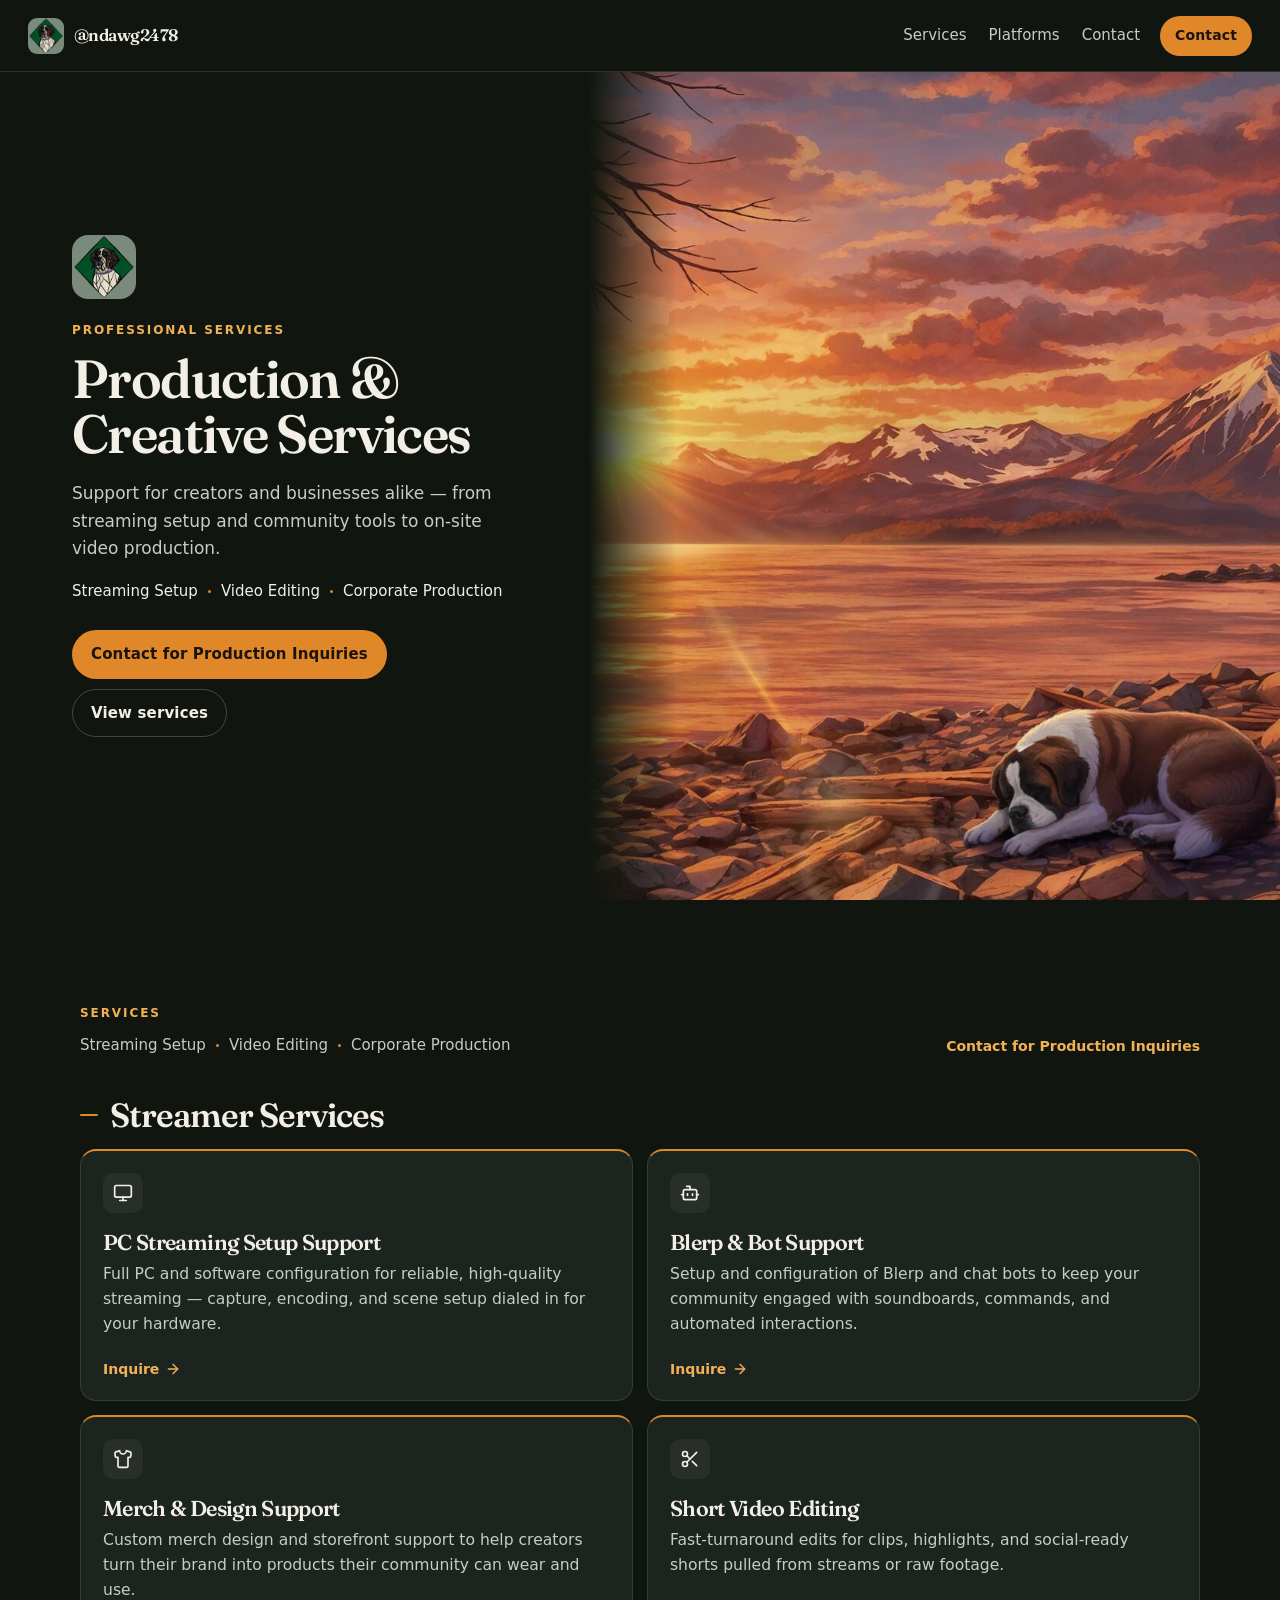
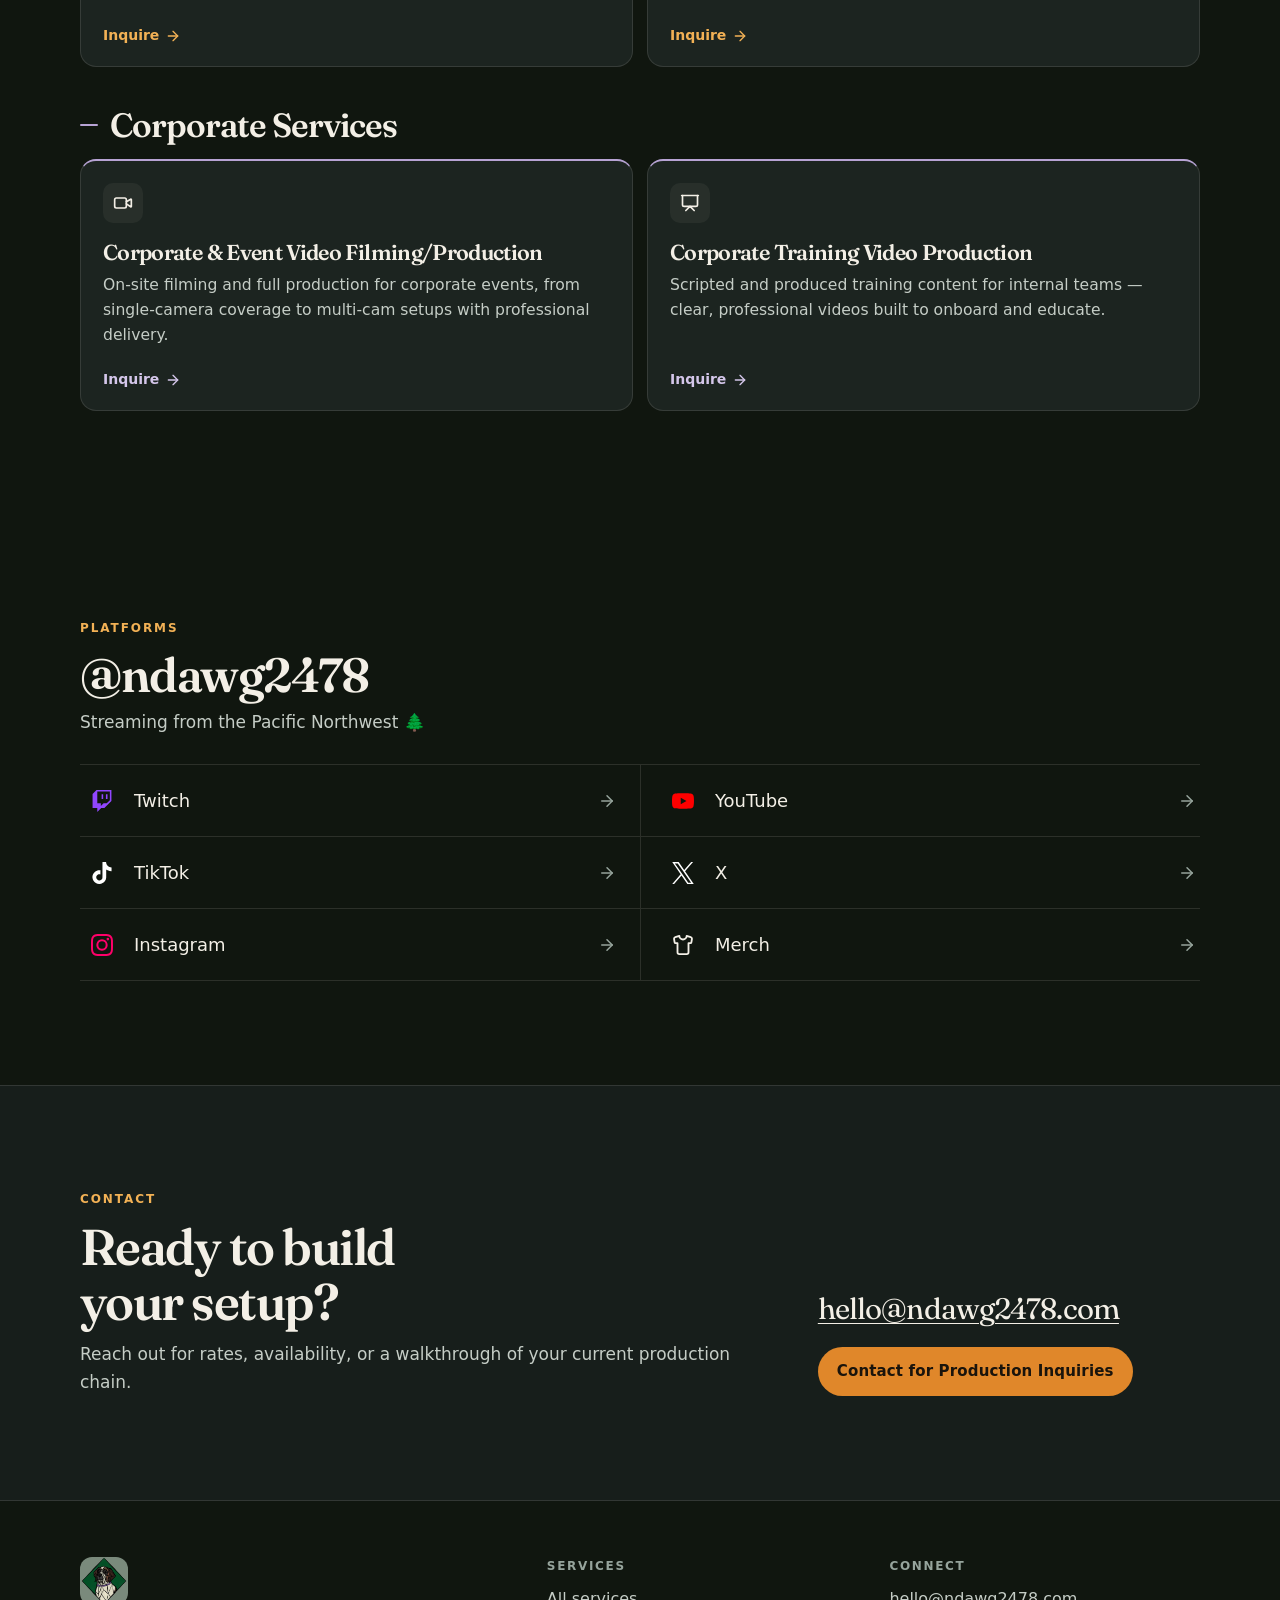
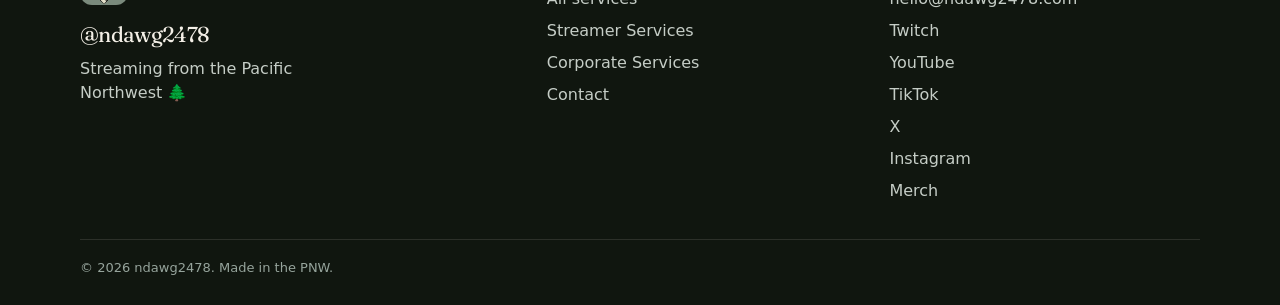
==== index.html @ 981f02e0 "Replace the admin panel with a services layout. Remove the client-side password gate and rebuild the" ====
<!DOCTYPE html>
<html lang="en">
<head>
  <meta charset="UTF-8">
  <meta name="viewport" content="width=device-width, initial-scale=1.0">
  <title>ndawg2478 — Production &amp; Creative Services</title>
  <meta name="description" content="PC streaming setup, Blerp/bot support, merch design, video editing, and corporate video production services by ndawg2478.">
  <meta name="theme-color" content="#10160f">
  <link rel="canonical" href="https://ndawg2478.com/">
  <link rel="icon" href="assets/favicon.png" type="image/png" sizes="32x32">
  <link rel="apple-touch-icon" href="assets/apple-touch.png">

  <meta property="og:type" content="website">
  <meta property="og:site_name" content="ndawg2478">
  <meta property="og:title" content="ndawg2478 — Production &amp; Creative Services">
  <meta property="og:description" content="PC streaming setup, Blerp/bot support, merch design, video editing, and corporate video production services by ndawg2478.">
  <meta property="og:url" content="https://ndawg2478.com/">
  <meta property="og:image" content="https://ndawg2478.com/assets/banner.jpg">
  <meta property="og:image:alt" content="Sunset over a Pacific Northwest mountain lake">
  <meta name="twitter:card" content="summary_large_image">
  <meta name="twitter:title" content="ndawg2478 — Production &amp; Creative Services">
  <meta name="twitter:description" content="PC streaming setup, Blerp/bot support, merch design, video editing, and corporate video production services by ndawg2478.">
  <meta name="twitter:image" content="https://ndawg2478.com/assets/banner.jpg">

  <link rel="preconnect" href="https://fonts.googleapis.com">
  <link rel="preconnect" href="https://fonts.gstatic.com" crossorigin>
  <link rel="preload" as="image" href="assets/banner.jpg" fetchpriority="high">
  <link href="https://fonts.googleapis.com/css2?family=Fraunces:opsz,wght@9..144,600&display=swap" rel="stylesheet">
  <link rel="stylesheet" href="styles.css">
</head>
<body class="home" data-page="home">
  <a class="skip-link" href="#content">Skip to content</a>
  <noscript>
    <p class="noscript">Production &amp; Creative Services. Email <a href="mailto:hello@ndawg2478.com?subject=Production%20Inquiry">hello@ndawg2478.com</a>.</p>
  </noscript>

  <header class="site-header" data-role="header"></header>

  <main id="content">
    <section class="hero" aria-label="Introduction">
      <div class="hero-copy" data-role="hero-copy"></div>
      <div class="hero-media">
        <img data-role="banner-image" src="assets/banner.jpg" width="1920" height="1080" alt="Sunset over a Pacific Northwest mountain lake" fetchpriority="high" decoding="async">
      </div>
    </section>

    <section id="services" class="section" data-role="services" aria-label="Services"></section>
    <div data-role="optional"></div>
    <section id="platforms" class="section" data-role="platforms" aria-label="Platforms"></section>
    <section id="contact" class="section contact-band" data-role="contact" aria-label="Contact"></section>
  </main>

  <footer class="site-footer" data-role="footer"></footer>

  <script src="js/icons.js"></script>
  <script src="js/site-data.js"></script>
</body>
</html>
---- styles.css ----
/* ndawg2478 — public site. Forest ground, sunset action, purple as a second line. */

:root {
  --bg: #10160f;
  --bg-raised: #171e1b;
  --bg-card: #1c2420;
  --line: rgba(243, 239, 230, 0.12);
  --line-strong: rgba(243, 239, 230, 0.22);
  --text: #f3efe6;
  --muted: #c5cdc6;
  --faint: #96a49c;
  --sunset: #e0872a;
  --sunset-soft: #f2b155;
  --purple: #b7a3d4;
  --on-sunset: #1a140c;
  --font-heading: "Fraunces", "Iowan Old Style", Palatino, Georgia, serif;
  --font-body: system-ui, -apple-system, BlinkMacSystemFont, "Segoe UI", Roboto, Helvetica, Arial, sans-serif;
  --header-h: 72px;
  --wrap: 1120px;
}

* { box-sizing: border-box; margin: 0; padding: 0; }

html { scroll-behavior: smooth; color-scheme: dark; }

body {
  font-family: var(--font-body);
  color: var(--text);
  background: var(--bg);
  line-height: 1.5;
  min-height: 100vh;
  -webkit-font-smoothing: antialiased;
}

::selection { background: rgba(224, 135, 42, 0.28); color: var(--text); }

:focus { outline: none; }
:focus-visible { outline: 2px solid var(--sunset-soft); outline-offset: 3px; }

img { display: block; max-width: 100%; }
a { color: inherit; text-decoration: none; }

h1, h2, h3 {
  font-family: var(--font-heading);
  font-weight: 600;
  letter-spacing: -0.03em;
  line-height: 1.08;
  text-wrap: balance;
}

.icon-inline, .mark { width: 1em; height: 1em; display: inline-block; vertical-align: -0.125em; flex-shrink: 0; }

.visually-hidden {
  position: absolute;
  width: 1px;
  height: 1px;
  padding: 0;
  margin: -1px;
  overflow: hidden;
  clip: rect(0, 0, 0, 0);
  white-space: nowrap;
  border: 0;
}

.skip-link {
  position: fixed;
  left: 16px;
  top: 12px;
  transform: translateY(-160%);
  background: var(--text);
  color: var(--bg);
  padding: 8px 14px;
  border-radius: 8px;
  font-weight: 600;
  z-index: 50;
}
.skip-link:focus { transform: none; }

.noscript {
  padding: 12px 20px;
  background: var(--bg-raised);
  border-bottom: 1px solid var(--line);
  color: var(--muted);
}
.noscript a { color: var(--sunset-soft); text-decoration: underline; text-underline-offset: 3px; }

.wrap { width: min(var(--wrap), calc(100% - 40px)); margin: 0 auto; }

.eyebrow {
  font-family: var(--font-body);
  font-size: 0.75rem;
  font-weight: 600;
  letter-spacing: 0.16em;
  text-transform: uppercase;
  color: var(--sunset-soft);
  margin-bottom: 12px;
}

.lede {
  color: var(--muted);
  font-size: 1.0625rem;
  line-height: 1.6;
  max-width: 42rem;
}

.capability-line {
  display: flex;
  flex-wrap: wrap;
  align-items: center;
  gap: 0;
  margin-top: 18px;
  color: var(--text);
  font-size: 0.9375rem;
}
.capability-line .dot {
  width: 3px;
  height: 3px;
  margin: 0 10px;
  border-radius: 50%;
  background: var(--sunset);
}

/* Header */

.site-header {
  position: sticky;
  top: 0;
  z-index: 20;
  display: flex;
  flex-wrap: wrap;
  align-items: center;
  gap: 12px 20px;
  min-height: var(--header-h);
  padding: 14px 20px;
  background: var(--bg);
  border-bottom: 1px solid var(--line);
}

.brand {
  display: inline-flex;
  align-items: center;
  gap: 10px;
  margin-right: auto;
  min-height: 44px;
}
.brand img { width: 36px; height: 36px; border-radius: 9px; object-fit: cover; }
.brand span {
  font-family: var(--font-heading);
  font-weight: 600;
  font-size: 1.05rem;
  letter-spacing: -0.03em;
}

.nav-links { display: flex; align-items: center; gap: 22px; }
.nav-links a {
  color: var(--muted);
  font-size: 0.9375rem;
  min-height: 44px;
  display: inline-flex;
  align-items: center;
}
.nav-links a[aria-current="page"] { color: var(--text); }

/* Buttons */

.btn {
  display: inline-flex;
  align-items: center;
  justify-content: center;
  gap: 8px;
  min-height: 48px;
  padding: 12px 18px;
  border-radius: 999px;
  border: 1px solid transparent;
  font-family: var(--font-body);
  font-weight: 600;
  font-size: 0.9375rem;
  letter-spacing: 0.01em;
  cursor: pointer;
  transition: background-color 0.16s ease, border-color 0.16s ease, color 0.16s ease;
}
.btn-primary { background: var(--sunset); color: var(--on-sunset); }
.btn-secondary { background: transparent; border-color: var(--line-strong); color: var(--text); }
.btn-compact { min-height: 40px; padding: 8px 14px; font-size: 0.875rem; }
.btn .icon-inline { width: 16px; height: 16px; }

.text-link, .inquire {
  display: inline-flex;
  align-items: center;
  gap: 6px;
  font-weight: 600;
  font-size: 0.875rem;
  color: var(--sunset-soft);
}
.text-link .icon-inline, .inquire .icon-inline { width: 16px; height: 16px; }

/* Hero */

.hero { display: grid; }
.hero-copy {
  display: flex;
  flex-direction: column;
  justify-content: center;
  padding: 36px 20px 28px;
}
.hero-logo { width: 64px; height: 64px; border-radius: 16px; object-fit: cover; margin-bottom: 22px; }
.hero-copy h1, .page-intro h1 {
  font-size: clamp(2.7rem, 4.2vw, 3.9rem);
  max-width: 16ch;
  line-height: 1.04;
  margin-bottom: 18px;
}
.hero-media { position: relative; min-height: 220px; overflow: hidden; }
.hero-media img { width: 100%; height: 100%; object-fit: cover; object-position: center 42%; position: absolute; inset: 0; }
.hero-media::after {
  content: "";
  position: absolute;
  left: 0; right: 0; bottom: 0;
  height: 64px;
  background: linear-gradient(to bottom, transparent, var(--bg));
}

.actions { display: flex; flex-wrap: wrap; gap: 10px; margin-top: 28px; }

/* Page intro (services) */

.page-intro {
  width: min(var(--wrap), calc(100% - 40px));
  margin: 0 auto;
  padding: 48px 0 12px;
}
.photo-band {
  position: relative;
  height: 200px;
  margin-top: 28px;
  overflow: hidden;
}
.photo-band img { width: 100%; height: 100%; object-fit: cover; object-position: center 42%; }

/* Sections */

.section { padding: 72px 0; }
#services, #platforms, #contact, #streamer, #corporate, #work, #about { scroll-margin-top: 96px; }

.section-intro {
  display: flex;
  flex-wrap: wrap;
  justify-content: space-between;
  align-items: flex-end;
  gap: 16px 24px;
  margin-bottom: 8px;
}
.section-intro .capability-line { margin-top: 0; color: var(--muted); }

.service-group { margin-top: 40px; }
.category-title {
  display: flex;
  align-items: center;
  gap: 12px;
  font-size: clamp(1.6rem, 3vw, 2.1rem);
  margin-bottom: 16px;
}
.category-title::before {
  content: "";
  width: 18px;
  height: 2px;
  border-radius: 1px;
  background: var(--sunset);
  flex-shrink: 0;
}
.service-group[data-accent="purple"] .category-title::before { background: var(--purple); }

.service-grid { display: grid; grid-template-columns: 1fr; gap: 14px; }
.service-card {
  display: flex;
  flex-direction: column;
  min-height: 100%;
  padding: 22px 22px 20px;
  background: var(--bg-card);
  border: 1px solid var(--line);
  border-top: 2px solid var(--sunset);
  border-radius: 16px;
  transition: border-color 0.16s ease;
}
.service-card[data-accent="purple"] { border-top-color: var(--purple); }
.service-icon {
  width: 40px;
  height: 40px;
  display: flex;
  align-items: center;
  justify-content: center;
  border-radius: 10px;
  background: rgba(243, 239, 230, 0.05);
  color: var(--text);
  margin-bottom: 18px;
}
.service-icon .icon-inline, .service-icon .mark { width: 20px; height: 20px; }
.service-card h3 { font-size: 1.35rem; margin-bottom: 8px; }
.service-card p { color: var(--muted); font-size: 0.975rem; line-height: 1.6; }
.card-links { display: flex; flex-wrap: wrap; gap: 16px 20px; align-items: center; margin-top: auto; padding-top: 22px; }
.service-card[data-accent="purple"] .inquire,
.service-card[data-accent="purple"] .text-link { color: #d4c6ea; }

/* Platforms */

#platforms h2 { font-size: clamp(2rem, 4vw, 3rem); margin-bottom: 8px; }
.platform-list {
  display: grid;
  grid-template-columns: 1fr;
  margin-top: 28px;
  border-top: 1px solid var(--line);
}
.platform-link {
  display: flex;
  align-items: center;
  gap: 14px;
  min-height: 72px;
  padding: 8px 4px;
  border-bottom: 1px solid var(--line);
  font-size: 1.125rem;
}
.platform-mark {
  width: 36px;
  height: 36px;
  display: inline-flex;
  align-items: center;
  justify-content: center;
  flex-shrink: 0;
}
.platform-mark .icon-inline, .platform-mark .mark { width: 22px; height: 22px; }
.platform-arrow { margin-left: auto; color: var(--faint); }
.platform-arrow .icon-inline { width: 18px; height: 18px; }

/* Optional blocks (hidden until the data file is filled) */

.section-tight { padding-top: 12px; padding-bottom: 12px; }
.work-grid, .quote-grid { display: grid; grid-template-columns: 1fr; gap: 14px; margin-top: 22px; }
.work-card, .quote {
  border: 1px solid var(--line);
  border-radius: 16px;
  background: var(--bg-card);
  overflow: hidden;
}
.work-card img { width: 100%; height: 200px; object-fit: cover; }
.work-card h3, .work-card p, .quote { padding: 0 18px; }
.work-card h3 { padding-top: 16px; font-size: 1.3rem; }
.work-card p { color: var(--muted); padding-bottom: 18px; }
.quote { padding: 22px 18px; }
.quote p { font-family: var(--font-heading); font-size: 1.35rem; line-height: 1.3; letter-spacing: -0.02em; }
.quote figcaption { display: flex; flex-direction: column; gap: 2px; margin-top: 16px; color: var(--muted); font-size: 0.875rem; }
.client-row { list-style: none; display: flex; flex-wrap: wrap; gap: 10px; margin-top: 8px; }
.client-row li {
  min-height: 48px;
  display: inline-flex;
  align-items: center;
  padding: 8px 14px;
  border: 1px solid var(--line);
  border-radius: 999px;
  color: var(--muted);
}
.client-row img { height: 28px; width: auto; }
.bio { display: grid; gap: 16px; }
.bio p { color: var(--muted); font-size: 1.0625rem; line-height: 1.7; max-width: 46rem; }

/* Contact */

.contact-band {
  background: var(--bg-raised);
  border-top: 1px solid var(--line);
  border-bottom: 1px solid var(--line);
}
.contact-layout { display: grid; gap: 28px; }
.contact-layout h2 { font-size: clamp(2rem, 4vw, 3.15rem); max-width: 16ch; margin-bottom: 12px; }
.contact-actions { display: flex; flex-direction: column; align-items: flex-start; gap: 16px; }
.email-link {
  font-family: var(--font-heading);
  font-size: clamp(1.35rem, 2.5vw, 1.85rem);
  letter-spacing: -0.03em;
  text-decoration: underline;
  text-decoration-thickness: 1px;
  text-underline-offset: 4px;
}

/* Footer */

.site-footer { padding: 56px 0 28px; }
.footer-grid { display: grid; gap: 32px; }
.footer-brand img { width: 48px; height: 48px; border-radius: 12px; object-fit: cover; margin-bottom: 14px; }
.footer-handle {
  font-family: var(--font-heading);
  font-size: 1.35rem;
  letter-spacing: -0.03em;
  margin-bottom: 6px;
}
.footer-brand p:last-child { color: var(--muted); max-width: 28ch; }
.footer-label {
  font-size: 0.75rem;
  font-weight: 600;
  letter-spacing: 0.14em;
  text-transform: uppercase;
  color: var(--faint);
  margin-bottom: 12px;
}
.site-footer ul { list-style: none; display: grid; gap: 8px; }
.site-footer li a { color: var(--muted); }
.footer-base {
  margin-top: 36px;
  padding-top: 18px;
  border-top: 1px solid var(--line);
  color: var(--faint);
  font-size: 0.8125rem;
}

@media (hover: hover) {
  .nav-links a:hover, .site-footer li a:hover, .platform-link:hover { color: var(--text); }
  .btn-primary:hover { background: var(--sunset-soft); color: var(--on-sunset); }
  .btn-secondary:hover { border-color: var(--text); }
  .service-card:hover { border-color: var(--line-strong); }
  .inquire:hover, .text-link:hover { color: var(--text); }
}

@media (max-width: 859px) {
  .nav-links {
    order: 3;
    width: 100%;
    gap: 16px;
    padding-top: 8px;
    border-top: 1px solid var(--line);
  }
  .actions { flex-direction: column; align-items: stretch; }
  .actions .btn { width: 100%; }
}

@media (min-width: 760px) {
  .service-grid, .work-grid, .quote-grid { grid-template-columns: 1fr 1fr; }
  .platform-list { grid-template-columns: 1fr 1fr; }
  .platform-link:nth-child(odd) { padding-right: 24px; }
  .platform-link:nth-child(even) { padding-left: 24px; border-left: 1px solid var(--line); }
  .bio { grid-template-columns: 0.8fr 1.2fr; gap: 32px; align-items: start; }
}

@media (min-width: 860px) {
  .site-header { padding: 0 28px; flex-wrap: nowrap; }
  .nav-links { margin-left: auto; }
  .brand { margin-right: 0; }
  .hero {
    grid-template-columns: minmax(460px, 46vw) 1fr;
    min-height: calc(100svh - var(--header-h));
  }
  .hero-copy { padding: 64px 56px 64px 48px; }
  .hero-media { min-height: 100%; }
  .hero-media::after {
    top: 0; bottom: 0; left: 0; right: auto;
    width: 88px; height: auto;
    background: linear-gradient(to right, var(--bg), transparent);
  }
  .page-intro { padding-top: 72px; }
  .photo-band {
    height: 340px;
    width: min(var(--wrap), calc(100% - 40px));
    margin: 36px auto 0;
    border-radius: 18px;
  }
  .section { padding: 104px 0; }
  .contact-layout { grid-template-columns: 1.3fr 0.7fr; align-items: end; }
  .footer-grid { grid-template-columns: 1.4fr 1fr 1fr; }
}

@media (min-width: 1200px) {
  .hero-copy { padding-left: 72px; }
}

@media (prefers-reduced-motion: reduce) {
  html { scroll-behavior: auto; }
  *, *::before, *::after { transition: none !important; animation: none !important; }
}
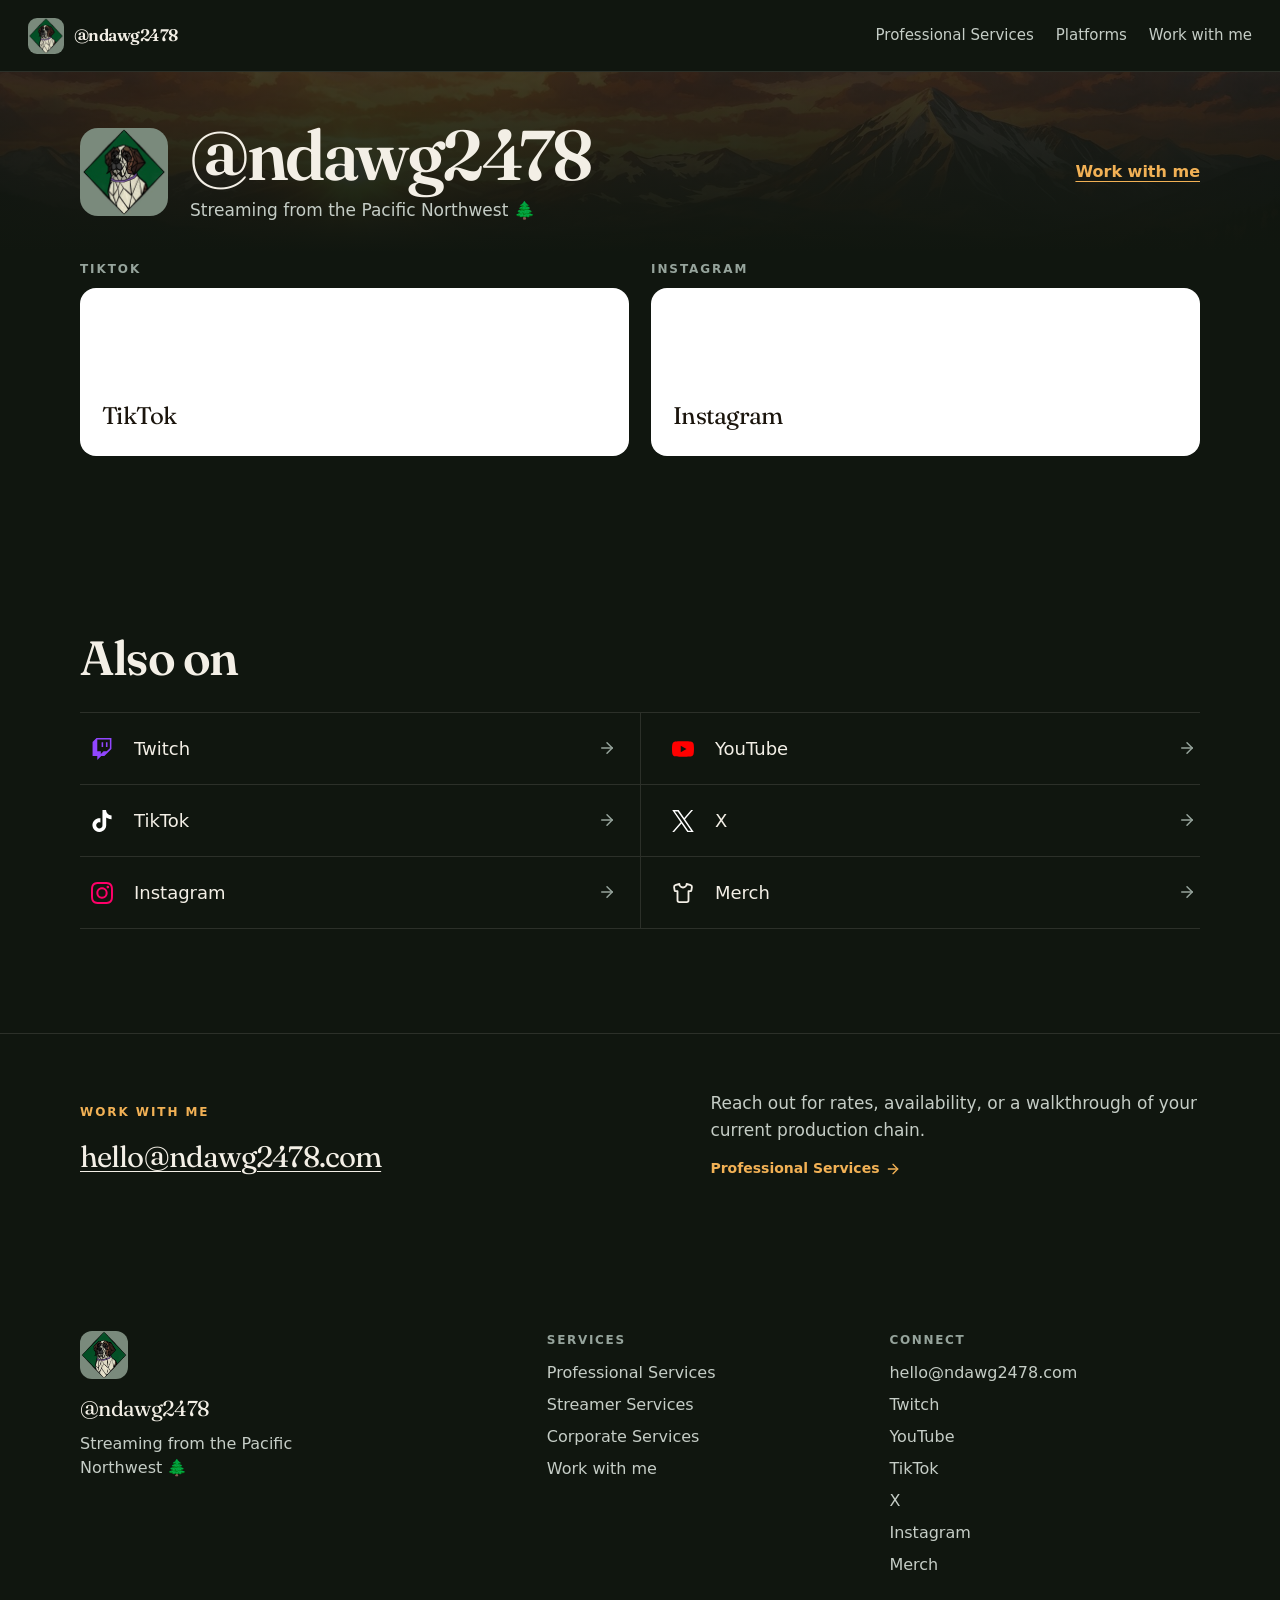
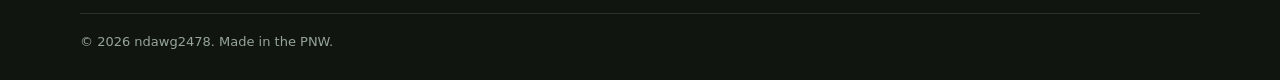
==== commit 04ffbac0: "Make the homepage a creator feed and move services into the menu. Official TikTok and Instagram prof" ====
--- a/index.html
+++ b/index.html
@@ -3,8 +3,8 @@
 <head>
   <meta charset="UTF-8">
   <meta name="viewport" content="width=device-width, initial-scale=1.0">
-  <title>ndawg2478 — Production &amp; Creative Services</title>
-  <meta name="description" content="PC streaming setup, Blerp/bot support, merch design, video editing, and corporate video production services by ndawg2478.">
+  <title>@ndawg2478</title>
+  <meta name="description" content="@ndawg2478 — Twitch, YouTube, TikTok, Twitter, Instagram, and professional production services.">
   <meta name="theme-color" content="#10160f">
   <link rel="canonical" href="https://ndawg2478.com/">
   <link rel="icon" href="assets/favicon.png" type="image/png" sizes="32x32">
@@ -12,42 +12,46 @@
 
   <meta property="og:type" content="website">
   <meta property="og:site_name" content="ndawg2478">
-  <meta property="og:title" content="ndawg2478 — Production &amp; Creative Services">
-  <meta property="og:description" content="PC streaming setup, Blerp/bot support, merch design, video editing, and corporate video production services by ndawg2478.">
+  <meta property="og:title" content="@ndawg2478">
+  <meta property="og:description" content="@ndawg2478 — Twitch, YouTube, TikTok, Twitter, Instagram, and professional production services.">
   <meta property="og:url" content="https://ndawg2478.com/">
   <meta property="og:image" content="https://ndawg2478.com/assets/banner.jpg">
   <meta property="og:image:alt" content="Sunset over a Pacific Northwest mountain lake">
   <meta name="twitter:card" content="summary_large_image">
-  <meta name="twitter:title" content="ndawg2478 — Production &amp; Creative Services">
-  <meta name="twitter:description" content="PC streaming setup, Blerp/bot support, merch design, video editing, and corporate video production services by ndawg2478.">
+  <meta name="twitter:title" content="@ndawg2478">
+  <meta name="twitter:description" content="@ndawg2478 — Twitch, YouTube, TikTok, Twitter, Instagram, and professional production services.">
   <meta name="twitter:image" content="https://ndawg2478.com/assets/banner.jpg">
 
   <link rel="preconnect" href="https://fonts.googleapis.com">
   <link rel="preconnect" href="https://fonts.gstatic.com" crossorigin>
-  <link rel="preload" as="image" href="assets/banner.jpg" fetchpriority="high">
   <link href="https://fonts.googleapis.com/css2?family=Fraunces:opsz,wght@9..144,600&display=swap" rel="stylesheet">
   <link rel="stylesheet" href="styles.css">
 </head>
 <body class="home" data-page="home">
   <a class="skip-link" href="#content">Skip to content</a>
   <noscript>
-    <p class="noscript">Production &amp; Creative Services. Email <a href="mailto:hello@ndawg2478.com?subject=Production%20Inquiry">hello@ndawg2478.com</a>.</p>
+    <p class="noscript">@ndawg2478 — Twitch, YouTube, TikTok, Twitter, Instagram, and professional production services.
+      <a href="https://www.tiktok.com/@ndawg2478">TikTok</a>
+      <a href="https://www.instagram.com/ndawg2478/">Instagram</a>
+      <a href="mailto:hello@ndawg2478.com?subject=Production%20Inquiry">hello@ndawg2478.com</a>
+      <a href="portfolio.html">Professional Services</a>
+    </p>
   </noscript>
 
   <header class="site-header" data-role="header"></header>
 
   <main id="content">
-    <section class="hero" aria-label="Introduction">
-      <div class="hero-copy" data-role="hero-copy"></div>
-      <div class="hero-media">
-        <img data-role="banner-image" src="assets/banner.jpg" width="1920" height="1080" alt="Sunset over a Pacific Northwest mountain lake" fetchpriority="high" decoding="async">
+    <section class="creator" aria-label="Introduction">
+      <div class="creator-photo" aria-hidden="true">
+        <img data-role="banner-image" data-decorative="true" src="assets/banner.jpg" width="1920" height="1080" alt="" decoding="async">
       </div>
+      <div class="creator-copy" data-role="creator"></div>
     </section>
 
-    <section id="services" class="section" data-role="services" aria-label="Services"></section>
-    <div data-role="optional"></div>
+    <section id="watch" class="section section-feeds" data-role="feeds" aria-label="TikTok and Instagram"></section>
+    <section id="shorts" class="section section-shorts" data-role="shorts" hidden aria-label="Shorts"></section>
     <section id="platforms" class="section" data-role="platforms" aria-label="Platforms"></section>
-    <section id="contact" class="section contact-band" data-role="contact" aria-label="Contact"></section>
+    <section id="contact" class="section contact-slim" data-role="home-contact" aria-label="Contact"></section>
   </main>
 
   <footer class="site-footer" data-role="footer"></footer>
--- a/styles.css
+++ b/styles.css
@@ -127,7 +127,7 @@
   top: 0;
   z-index: 20;
   display: flex;
-  flex-wrap: wrap;
+  flex-wrap: nowrap;
   align-items: center;
   gap: 12px 20px;
   min-height: var(--header-h);
@@ -149,6 +149,28 @@
   font-weight: 600;
   font-size: 1.05rem;
   letter-spacing: -0.03em;
+}
+
+.nav-toggle {
+  display: none;
+  align-items: center;
+  gap: 8px;
+  min-height: 44px;
+  padding: 8px 14px;
+  background: transparent;
+  color: var(--text);
+  border: 1px solid var(--line-strong);
+  border-radius: 999px;
+  font: inherit;
+  font-size: 0.875rem;
+  font-weight: 600;
+  cursor: pointer;
+}
+.nav-toggle-bars {
+  width: 16px;
+  height: 10px;
+  border-top: 2px solid currentColor;
+  border-bottom: 2px solid currentColor;
 }
 
 .nav-links { display: flex; align-items: center; gap: 22px; }
@@ -159,7 +181,10 @@
   display: inline-flex;
   align-items: center;
 }
-.nav-links a[aria-current="page"] { color: var(--text); }
+.nav-links a[aria-current="page"] {
+  color: var(--text);
+  box-shadow: inset 0 -2px 0 var(--sunset);
+}
 
 /* Buttons */
 
@@ -240,7 +265,7 @@
 /* Sections */
 
 .section { padding: 72px 0; }
-#services, #platforms, #contact, #streamer, #corporate, #work, #about { scroll-margin-top: 96px; }
+#services, #platforms, #contact, #streamer, #corporate, #work, #about, #watch, #shorts { scroll-margin-top: 96px; }
 
 .section-intro {
   display: flex;
@@ -300,6 +325,119 @@
 .card-links { display: flex; flex-wrap: wrap; gap: 16px 20px; align-items: center; margin-top: auto; padding-top: 22px; }
 .service-card[data-accent="purple"] .inquire,
 .service-card[data-accent="purple"] .text-link { color: #d4c6ea; }
+
+/* Creator homepage */
+
+.creator { position: relative; padding: 36px 0 20px; }
+.creator-photo { position: absolute; inset: 0; overflow: hidden; pointer-events: none; }
+.creator-photo img { width: 100%; height: 100%; object-fit: cover; object-position: center 42%; }
+.creator-photo::after {
+  content: "";
+  position: absolute;
+  inset: 0;
+  background: linear-gradient(to bottom, rgba(16, 22, 15, 0.78), rgba(16, 22, 15, 0.94) 72%, var(--bg));
+}
+.creator-copy {
+  position: relative;
+  z-index: 1;
+  width: min(var(--wrap), calc(100% - 40px));
+  margin: 0 auto;
+  display: grid;
+  gap: 14px;
+}
+.creator-logo { width: 72px; height: 72px; border-radius: 18px; object-fit: cover; }
+.creator-copy h1 {
+  font-size: clamp(2.6rem, 7vw, 4.4rem);
+  line-height: 0.98;
+  letter-spacing: -0.035em;
+  margin-bottom: 8px;
+}
+.mast-link {
+  justify-self: start;
+  display: inline-flex;
+  align-items: center;
+  min-height: 44px;
+  font-weight: 600;
+  color: var(--sunset-soft);
+  text-decoration: underline;
+  text-underline-offset: 4px;
+}
+
+.section-feeds { padding-top: 12px; padding-bottom: 36px; }
+.embed-grid { display: grid; gap: 28px; }
+.embed-card { min-width: 0; }
+.embed-card figcaption {
+  font-size: 0.75rem;
+  font-weight: 600;
+  letter-spacing: 0.16em;
+  text-transform: uppercase;
+  color: var(--faint);
+  margin-bottom: 10px;
+}
+.embed-frame {
+  min-width: 0;
+  background: #fff;
+  border-radius: 16px;
+  overflow: hidden;
+}
+.embed-frame blockquote { margin: 0; }
+.embed-fallback {
+  display: flex;
+  align-items: flex-end;
+  min-height: 168px;
+  padding: 22px;
+  color: #1a140c;
+  font-family: var(--font-heading);
+  font-size: 1.5rem;
+  letter-spacing: -0.03em;
+}
+.embed-frame .tiktok-embed,
+.embed-frame .instagram-media,
+.embed-frame iframe,
+.short-card .instagram-media,
+.short-card .tiktok-embed,
+.short-card iframe {
+  min-width: 0 !important;
+  max-width: 100% !important;
+}
+
+.section-shorts { padding-top: 12px; }
+.section-shorts h2 { font-size: clamp(2rem, 4vw, 2.8rem); }
+.short-row {
+  display: flex;
+  gap: 12px;
+  margin-top: 18px;
+  overflow-x: auto;
+  scroll-snap-type: x mandatory;
+  overscroll-behavior-x: contain;
+  padding-bottom: 8px;
+}
+.short-card {
+  position: relative;
+  flex: 0 0 min(72vw, 240px);
+  aspect-ratio: 9 / 16;
+  scroll-snap-align: start;
+  border-radius: 18px;
+  overflow: hidden;
+  background: #000;
+  border: 1px solid var(--line);
+}
+.short-card-ig { flex-basis: min(86vw, 340px); }
+.short-card iframe,
+.short-card .instagram-media {
+  width: 100% !important;
+  height: 100% !important;
+  border: 0;
+  display: block;
+}
+
+.section-quiet-title { font-size: 1.65rem; margin-bottom: 4px; }
+
+.contact-slim { padding-top: 28px; padding-bottom: 64px; border-top: 1px solid var(--line); }
+.home-contact { display: grid; gap: 18px; }
+.home-contact .email-link { display: inline-block; margin-top: 4px; }
+.home-contact-side { display: grid; gap: 14px; justify-items: start; }
+.home-contact .lede { margin: 0; }
 
 /* Platforms */
 
@@ -412,7 +550,7 @@
 }
 
 @media (hover: hover) {
-  .nav-links a:hover, .site-footer li a:hover, .platform-link:hover { color: var(--text); }
+  .nav-links a:hover, .site-footer li a:hover, .platform-link:hover, .mast-link:hover { color: var(--text); }
   .btn-primary:hover { background: var(--sunset-soft); color: var(--on-sunset); }
   .btn-secondary:hover { border-color: var(--text); }
   .service-card:hover { border-color: var(--line-strong); }
@@ -420,13 +558,27 @@
 }
 
 @media (max-width: 859px) {
+  .nav-toggle { display: inline-flex; }
+  .header-cta { display: none; }
   .nav-links {
-    order: 3;
-    width: 100%;
-    gap: 16px;
-    padding-top: 8px;
-    border-top: 1px solid var(--line);
+    display: none;
+    position: absolute;
+    left: 0;
+    right: 0;
+    top: 100%;
+    flex-direction: column;
+    align-items: stretch;
+    gap: 0;
+    padding: 6px 16px 14px;
+    background: var(--bg);
+    border-bottom: 1px solid var(--line);
   }
+  .site-header.is-open .nav-links { display: flex; }
+  .nav-links a {
+    min-height: 48px;
+    border-bottom: 1px solid var(--line);
+  }
+  .nav-links a:last-child { border-bottom: 0; }
   .actions { flex-direction: column; align-items: stretch; }
   .actions .btn { width: 100%; }
 }
@@ -441,8 +593,23 @@
 
 @media (min-width: 860px) {
   .site-header { padding: 0 28px; flex-wrap: nowrap; }
-  .nav-links { margin-left: auto; }
+  .nav-toggle { display: none; }
+  .nav-links { display: flex; margin-left: auto; position: static; }
   .brand { margin-right: 0; }
+  .creator { padding: 48px 0 28px; }
+  .creator-copy {
+    grid-template-columns: auto 1fr auto;
+    grid-template-rows: auto auto;
+    column-gap: 22px;
+    row-gap: 0;
+    align-items: center;
+  }
+  .creator-logo { grid-row: 1 / span 2; width: 88px; height: 88px; }
+  .creator-id { grid-column: 2; grid-row: 1 / span 2; }
+  .mast-link { grid-column: 3; grid-row: 1 / span 2; }
+  .section-feeds { padding-top: 8px; padding-bottom: 64px; }
+  .embed-grid { grid-template-columns: 1fr 1fr; align-items: start; gap: 22px; }
+  .home-contact { grid-template-columns: 1.1fr 0.9fr; align-items: end; gap: 32px; }
   .hero {
     grid-template-columns: minmax(460px, 46vw) 1fr;
     min-height: calc(100svh - var(--header-h));
@@ -462,6 +629,9 @@
     border-radius: 18px;
   }
   .section { padding: 104px 0; }
+  .section-feeds { padding-top: 8px; padding-bottom: 72px; }
+  .section-shorts { padding-top: 0; }
+  .contact-slim { padding-top: 56px; padding-bottom: 96px; }
   .contact-layout { grid-template-columns: 1.3fr 0.7fr; align-items: end; }
   .footer-grid { grid-template-columns: 1.4fr 1fr 1fr; }
 }
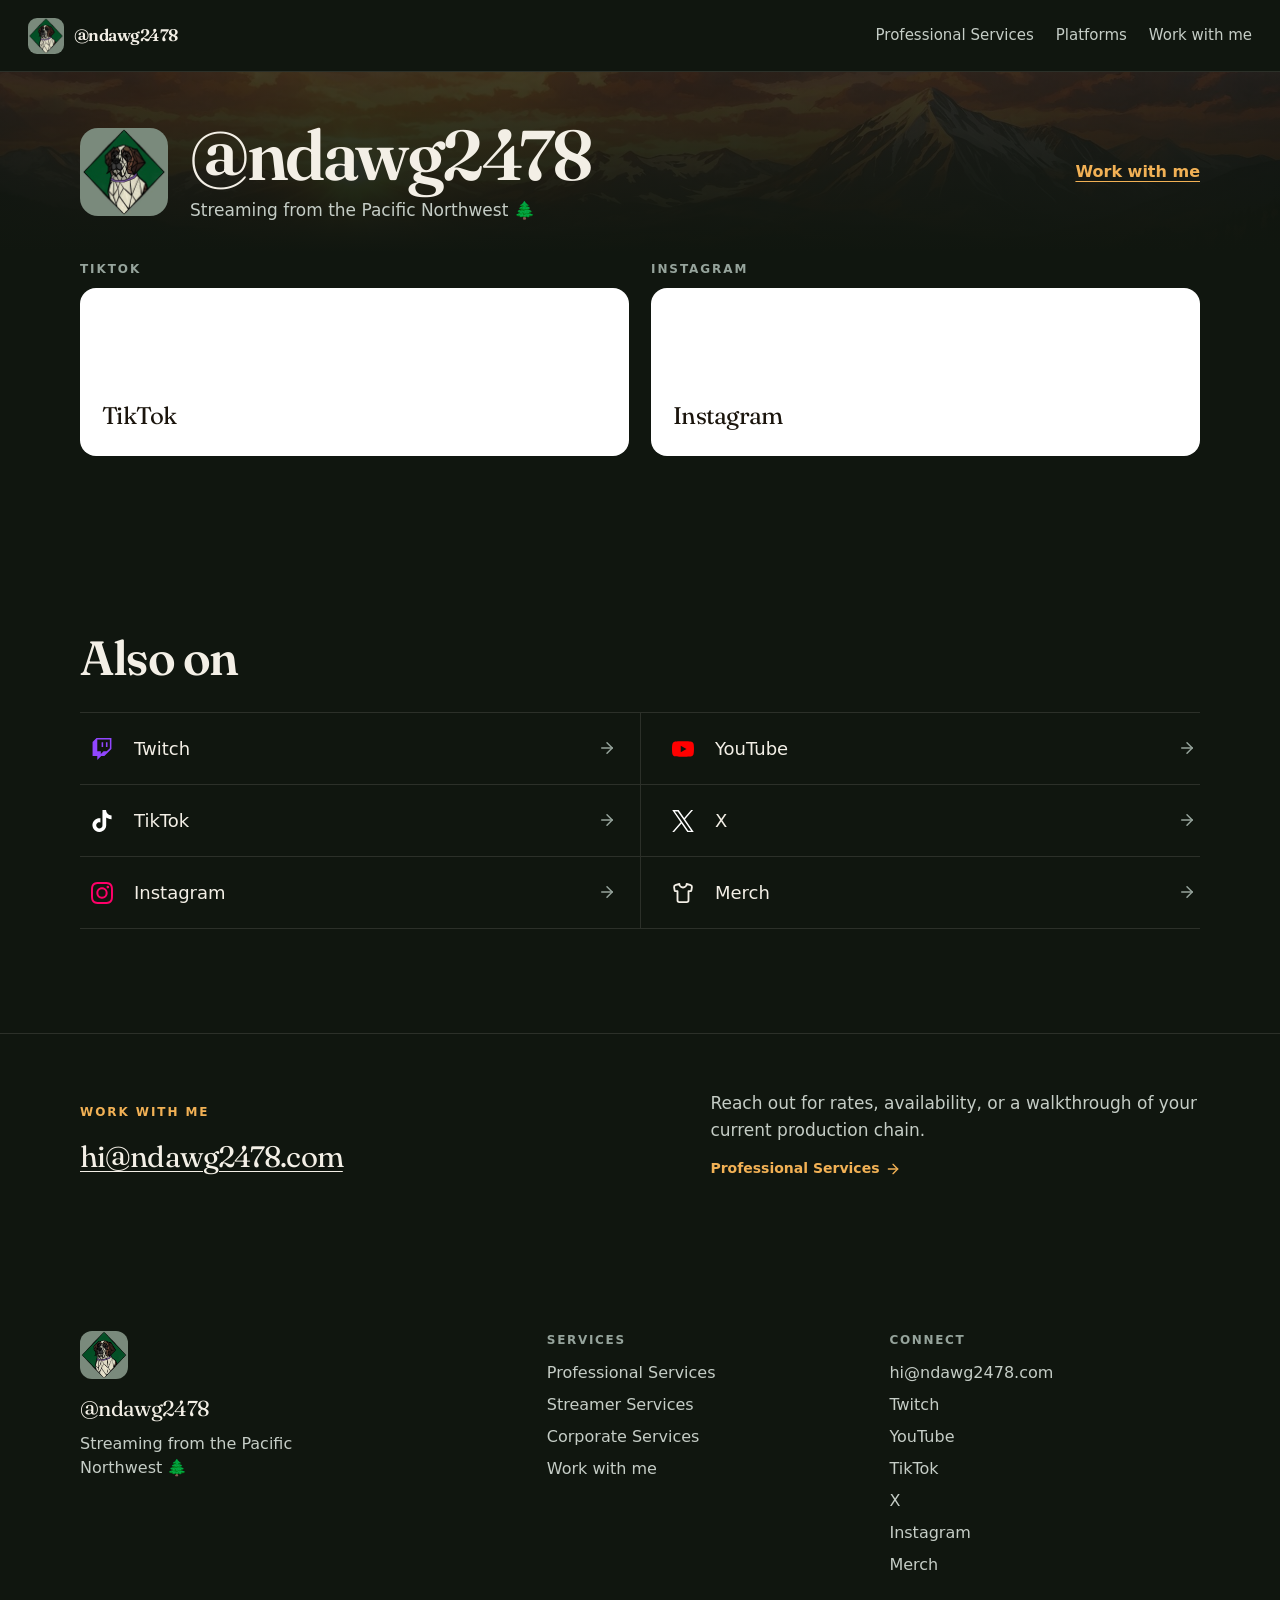
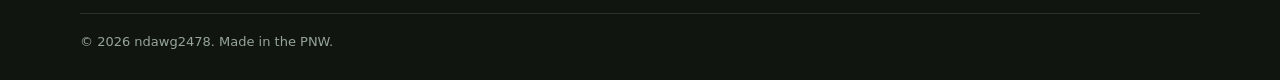
==== commit 603276e3: "Use hi@ndawg2478.com for contact mail. Inquiry links keep the existing Production Inquiry subject.  " ====
--- a/index.html
+++ b/index.html
@@ -33,7 +33,7 @@
     <p class="noscript">@ndawg2478 — Twitch, YouTube, TikTok, Twitter, Instagram, and professional production services.
       <a href="https://www.tiktok.com/@ndawg2478">TikTok</a>
       <a href="https://www.instagram.com/ndawg2478/">Instagram</a>
-      <a href="mailto:hello@ndawg2478.com?subject=Production%20Inquiry">hello@ndawg2478.com</a>
+      <a href="mailto:hi@ndawg2478.com?subject=Production%20Inquiry">hi@ndawg2478.com</a>
       <a href="portfolio.html">Professional Services</a>
     </p>
   </noscript>
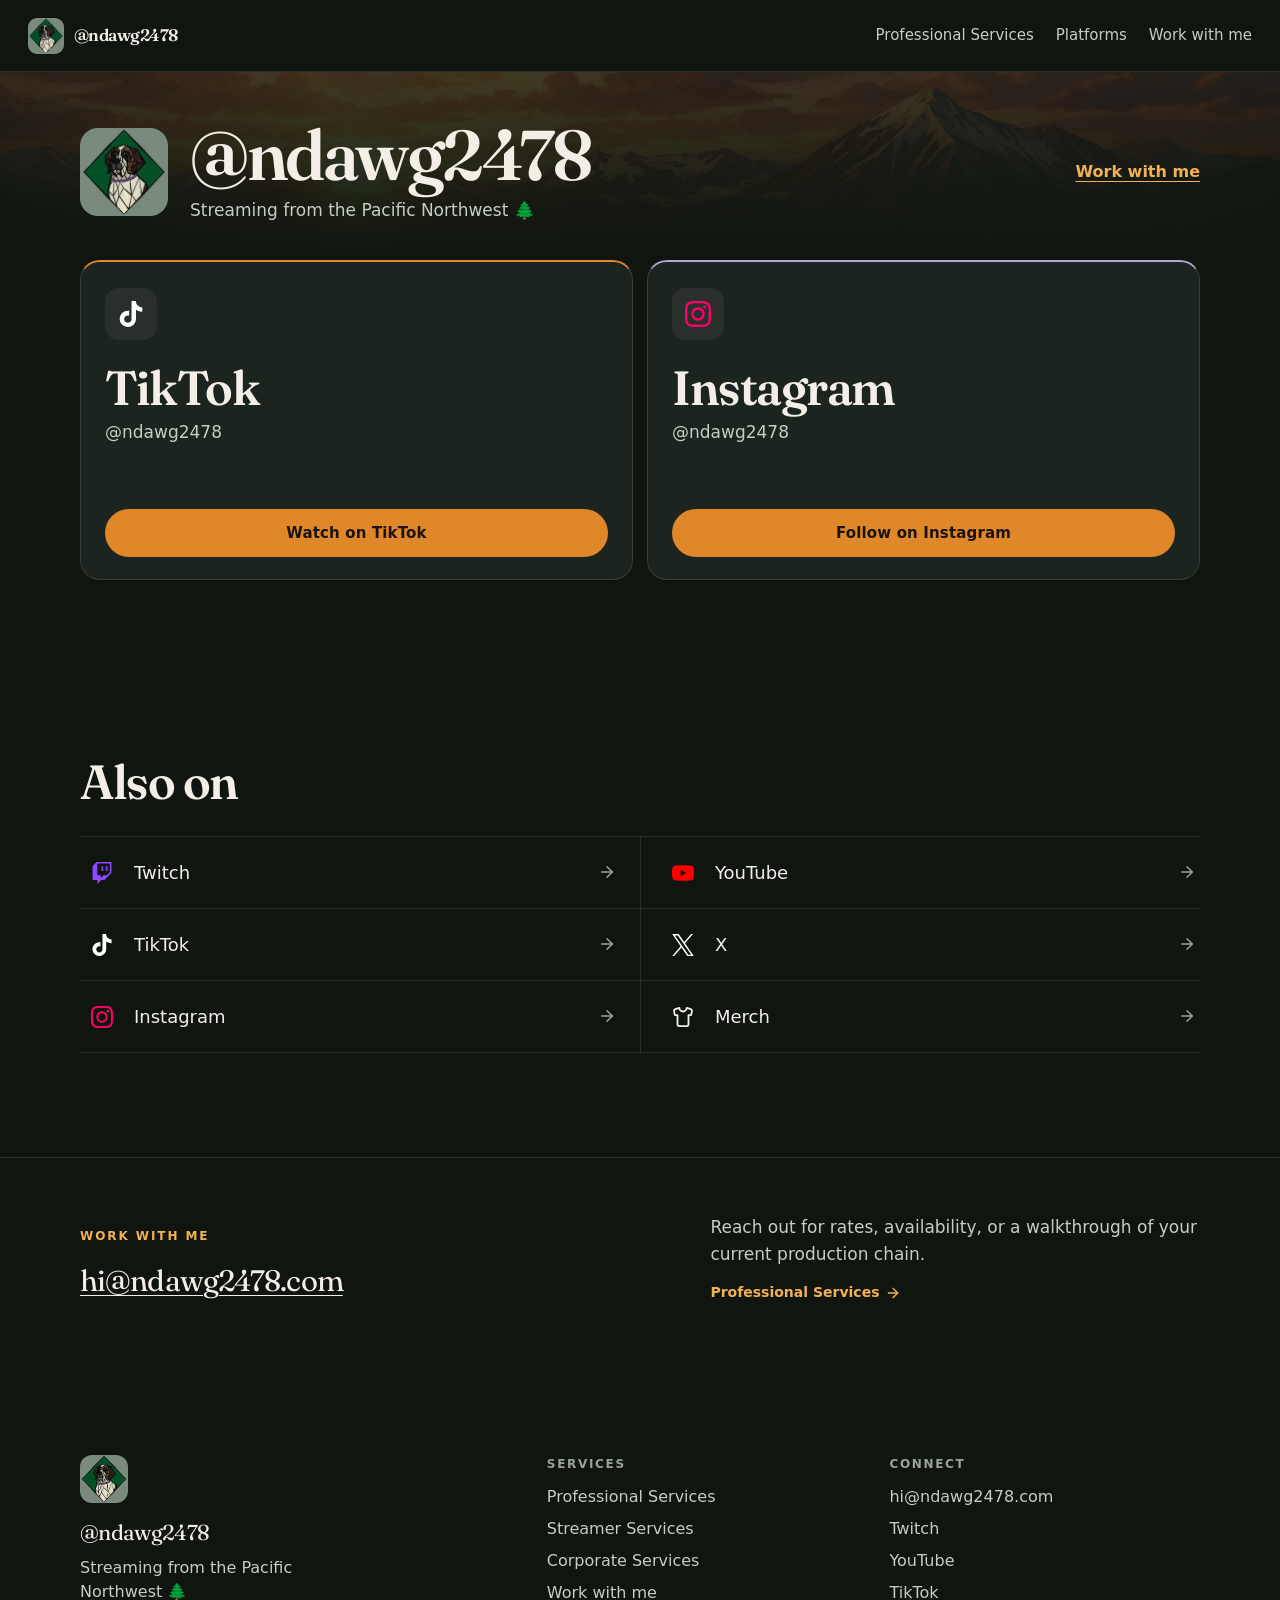
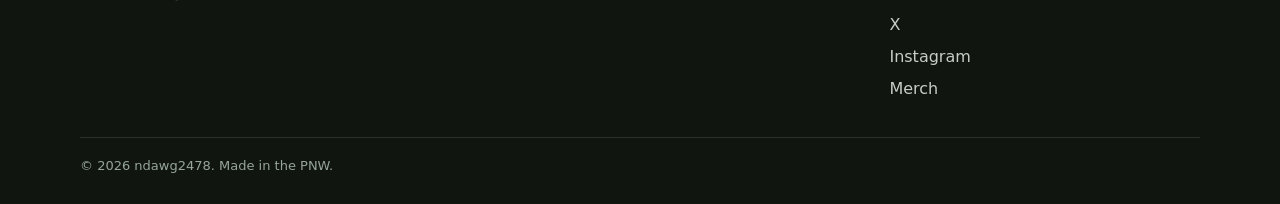
==== commit 587438a0: "Replace profile embeds with on-brand TikTok and Instagram cards. The official profile widgets were m" ====
--- a/index.html
+++ b/index.html
@@ -48,8 +48,8 @@
       <div class="creator-copy" data-role="creator"></div>
     </section>
 
+    <section id="shorts" class="section section-shorts" data-role="shorts" hidden aria-label="Shorts"></section>
     <section id="watch" class="section section-feeds" data-role="feeds" aria-label="TikTok and Instagram"></section>
-    <section id="shorts" class="section section-shorts" data-role="shorts" hidden aria-label="Shorts"></section>
     <section id="platforms" class="section" data-role="platforms" aria-label="Platforms"></section>
     <section id="contact" class="section contact-slim" data-role="home-contact" aria-label="Contact"></section>
   </main>
--- a/styles.css
+++ b/styles.css
@@ -363,72 +363,114 @@
   text-underline-offset: 4px;
 }
 
-.section-feeds { padding-top: 12px; padding-bottom: 36px; }
-.embed-grid { display: grid; gap: 28px; }
-.embed-card { min-width: 0; }
-.embed-card figcaption {
-  font-size: 0.75rem;
-  font-weight: 600;
-  letter-spacing: 0.16em;
-  text-transform: uppercase;
-  color: var(--faint);
-  margin-bottom: 10px;
-}
-.embed-frame {
+.section-feeds { padding-top: 8px; padding-bottom: 28px; }
+.platform-pair { display: grid; gap: 14px; }
+.platform-card {
+  display: flex;
+  flex-direction: column;
+  gap: 22px;
   min-width: 0;
-  background: #fff;
-  border-radius: 16px;
-  overflow: hidden;
-}
-.embed-frame blockquote { margin: 0; }
-.embed-fallback {
-  display: flex;
-  align-items: flex-end;
-  min-height: 168px;
-  padding: 22px;
-  color: #1a140c;
-  font-family: var(--font-heading);
-  font-size: 1.5rem;
-  letter-spacing: -0.03em;
-}
-.embed-frame .tiktok-embed,
-.embed-frame .instagram-media,
-.embed-frame iframe,
-.short-card .instagram-media,
-.short-card .tiktok-embed,
-.short-card iframe {
-  min-width: 0 !important;
-  max-width: 100% !important;
-}
-
-.section-shorts { padding-top: 12px; }
+  padding: 26px 24px 22px;
+  background: var(--bg-card);
+  border: 1px solid var(--line);
+  border-top: 2px solid var(--sunset);
+  border-radius: 20px;
+}
+.platform-card[data-accent="purple"] { border-top-color: var(--purple); }
+.platform-card-mark {
+  width: 52px;
+  height: 52px;
+  display: grid;
+  place-items: center;
+  border-radius: 14px;
+  background: rgba(243, 239, 230, 0.06);
+}
+.platform-card-mark .mark,
+.platform-card-mark .icon-inline { width: 26px; height: 26px; }
+.platform-card h2 { font-size: clamp(2.2rem, 4vw, 3rem); }
+.platform-card-line {
+  margin-top: 6px;
+  color: var(--muted);
+  font-size: 1.0625rem;
+}
+.platform-card .btn { margin-top: auto; width: 100%; }
+
+.section-shorts { padding-top: 20px; padding-bottom: 8px; }
 .section-shorts h2 { font-size: clamp(2rem, 4vw, 2.8rem); }
-.short-row {
-  display: flex;
-  gap: 12px;
+.reel-row {
+  list-style: none;
+  display: flex;
+  gap: 14px;
   margin-top: 18px;
   overflow-x: auto;
   scroll-snap-type: x mandatory;
   overscroll-behavior-x: contain;
   padding-bottom: 8px;
 }
-.short-card {
-  position: relative;
-  flex: 0 0 min(72vw, 240px);
+.reel {
+  flex: 0 0 min(68vw, 220px);
   aspect-ratio: 9 / 16;
   scroll-snap-align: start;
   border-radius: 18px;
   overflow: hidden;
-  background: #000;
+  background: #141c18;
   border: 1px solid var(--line);
 }
-.short-card-ig { flex-basis: min(86vw, 340px); }
-.short-card iframe,
-.short-card .instagram-media {
+.poster {
+  position: relative;
+  width: 100%;
+  height: 100%;
+  display: flex;
+  padding: 16px;
+  border: 0;
+  color: var(--text);
+  background:
+    radial-gradient(120% 70% at 50% 100%, rgba(224, 135, 42, 0.28), transparent 58%),
+    linear-gradient(165deg, #2a3830, #121916 68%);
+  font: inherit;
+  text-align: left;
+  cursor: pointer;
+}
+.reel[data-accent="purple"] .poster {
+  background:
+    radial-gradient(120% 70% at 50% 100%, rgba(183, 163, 212, 0.34), transparent 58%),
+    linear-gradient(165deg, #322c3c, #121916 68%);
+}
+.poster-top {
+  display: flex;
+  align-items: center;
+  gap: 8px;
+  font-weight: 600;
+  font-size: 0.9375rem;
+}
+.poster-mark { width: 22px; height: 22px; display: inline-flex; }
+.poster-mark .mark,
+.poster-mark .icon-inline { width: 20px; height: 20px; }
+.poster-play {
+  position: absolute;
+  left: 50%;
+  top: 48%;
+  transform: translate(-50%, -50%);
+  width: 68px;
+  height: 68px;
+  display: grid;
+  place-items: center;
+  border-radius: 50%;
+  background: var(--sunset);
+  color: var(--on-sunset);
+}
+.poster:focus-visible {
+  outline: none;
+  box-shadow: inset 0 0 0 3px var(--sunset-soft);
+}
+.poster-frame {
   width: 100% !important;
   height: 100% !important;
+  min-width: 0 !important;
+  max-width: 100% !important;
   border: 0;
   display: block;
+  background: #000;
 }
 
 .section-quiet-title { font-size: 1.65rem; margin-bottom: 4px; }
@@ -551,6 +593,7 @@
 
 @media (hover: hover) {
   .nav-links a:hover, .site-footer li a:hover, .platform-link:hover, .mast-link:hover { color: var(--text); }
+  .poster:hover .poster-play { background: var(--sunset-soft); }
   .btn-primary:hover { background: var(--sunset-soft); color: var(--on-sunset); }
   .btn-secondary:hover { border-color: var(--text); }
   .service-card:hover { border-color: var(--line-strong); }
@@ -585,7 +628,8 @@
 
 @media (min-width: 760px) {
   .service-grid, .work-grid, .quote-grid { grid-template-columns: 1fr 1fr; }
-  .platform-list { grid-template-columns: 1fr 1fr; }
+  .platform-pair, .platform-list { grid-template-columns: 1fr 1fr; }
+  .platform-card { min-height: 320px; }
   .platform-link:nth-child(odd) { padding-right: 24px; }
   .platform-link:nth-child(even) { padding-left: 24px; border-left: 1px solid var(--line); }
   .bio { grid-template-columns: 0.8fr 1.2fr; gap: 32px; align-items: start; }
@@ -607,8 +651,7 @@
   .creator-logo { grid-row: 1 / span 2; width: 88px; height: 88px; }
   .creator-id { grid-column: 2; grid-row: 1 / span 2; }
   .mast-link { grid-column: 3; grid-row: 1 / span 2; }
-  .section-feeds { padding-top: 8px; padding-bottom: 64px; }
-  .embed-grid { grid-template-columns: 1fr 1fr; align-items: start; gap: 22px; }
+  .section-feeds { padding-top: 4px; padding-bottom: 56px; }
   .home-contact { grid-template-columns: 1.1fr 0.9fr; align-items: end; gap: 32px; }
   .hero {
     grid-template-columns: minmax(460px, 46vw) 1fr;
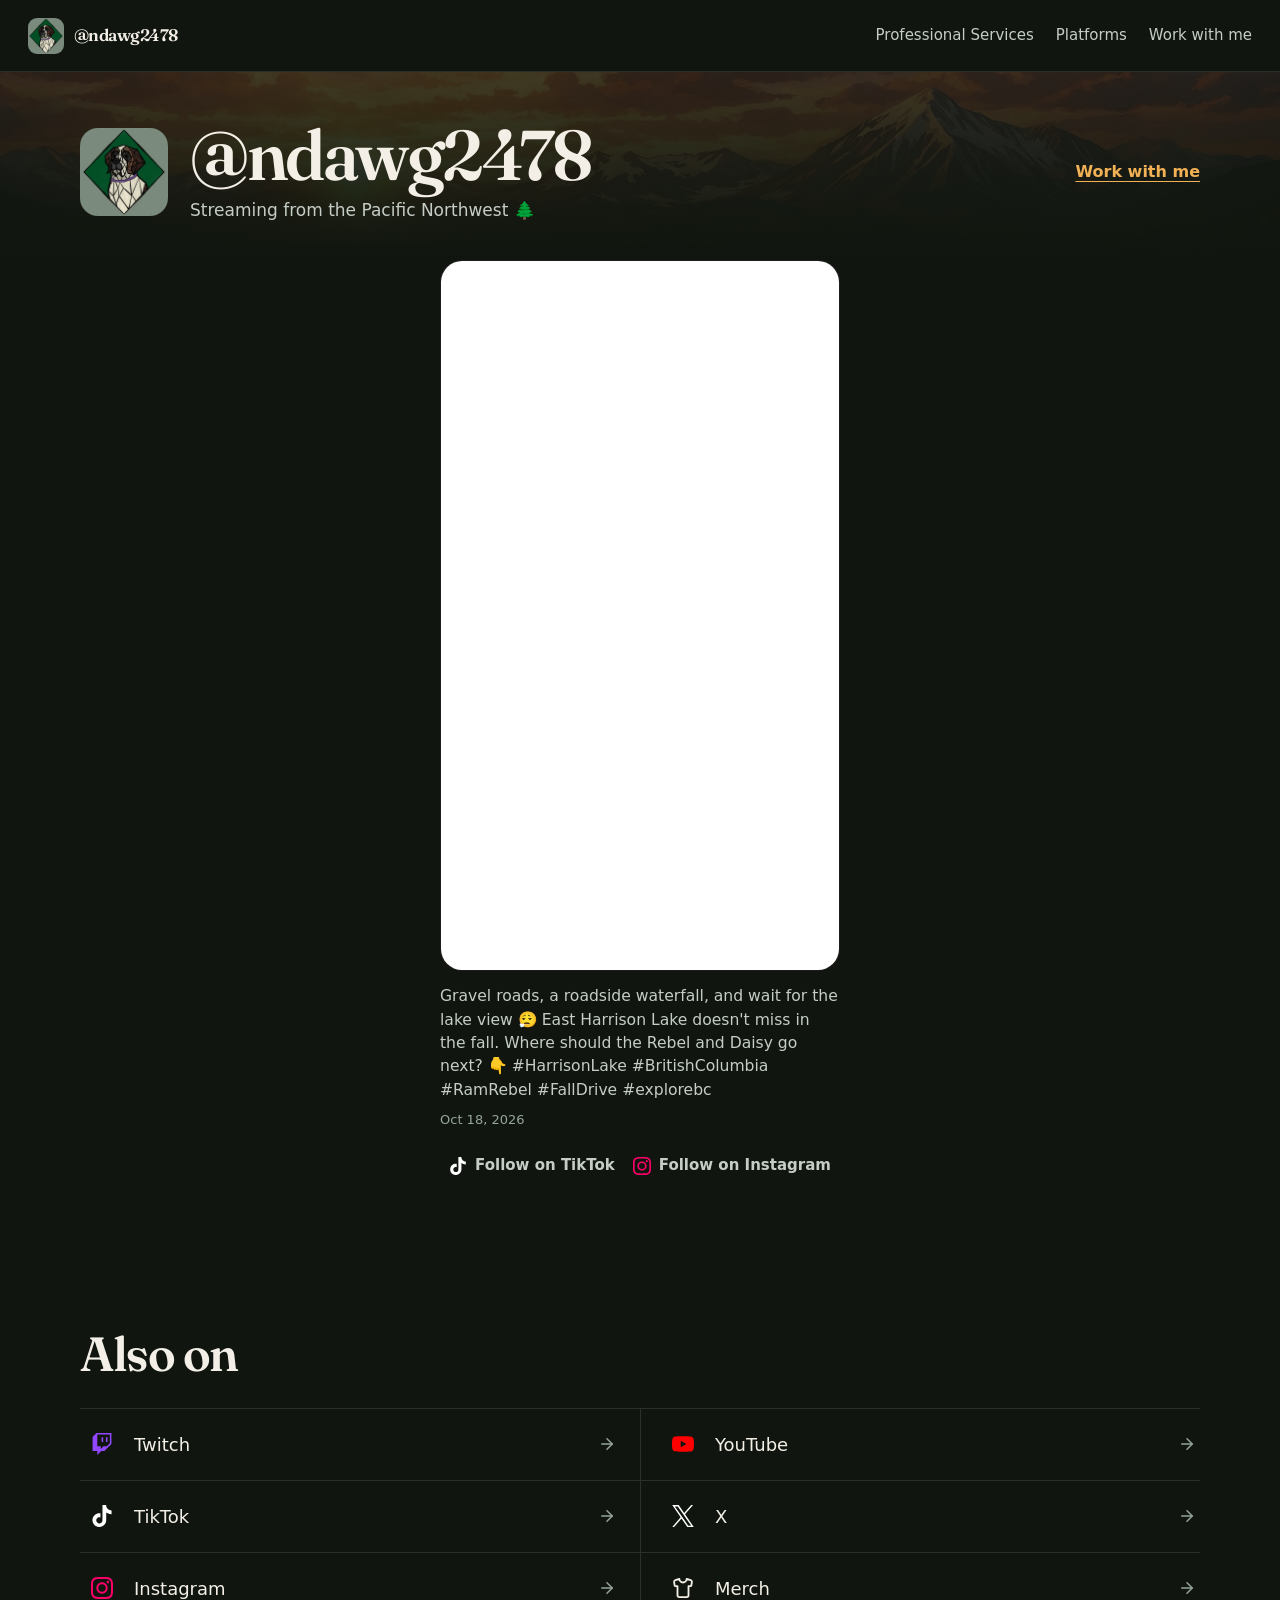
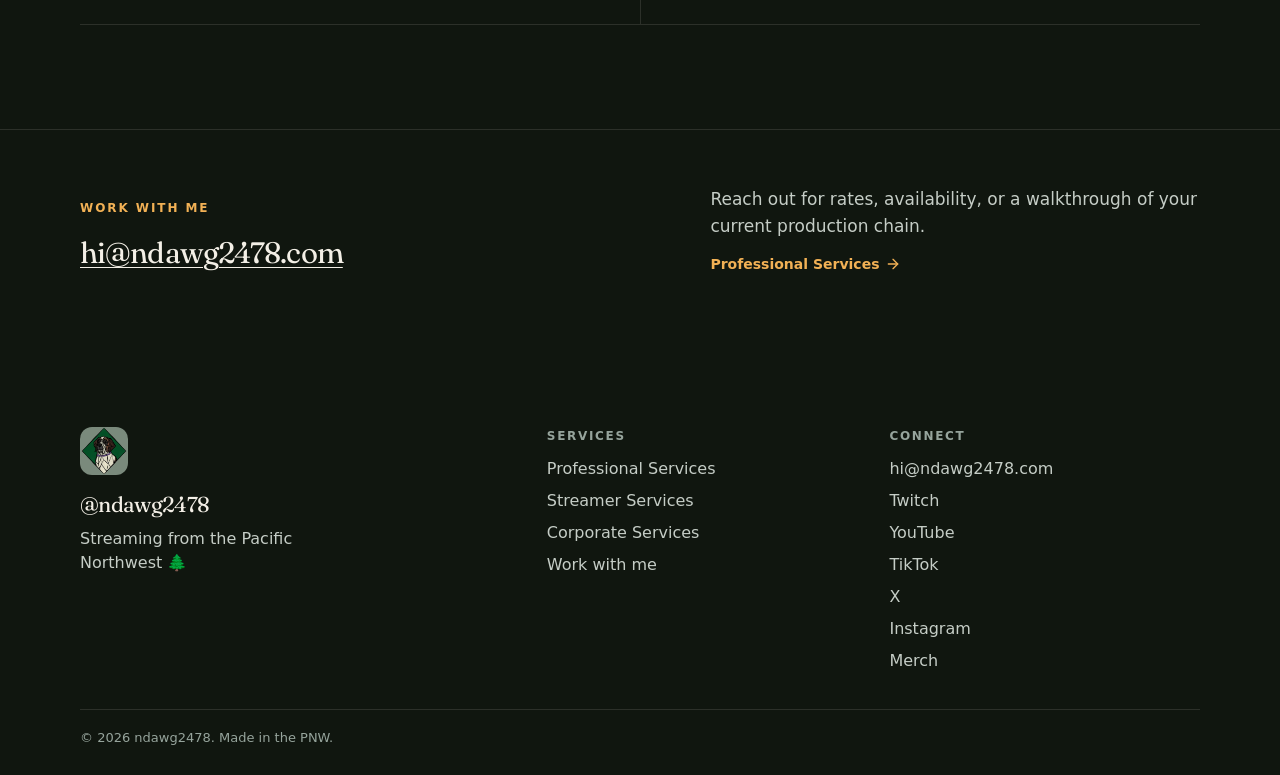
==== commit 4288e142: "Show the newest TikTok video and refresh it on a schedule. A GitHub Action reads the public profile " ====
--- a/index.html
+++ b/index.html
@@ -48,8 +48,7 @@
       <div class="creator-copy" data-role="creator"></div>
     </section>
 
-    <section id="shorts" class="section section-shorts" data-role="shorts" hidden aria-label="Shorts"></section>
-    <section id="watch" class="section section-feeds" data-role="feeds" aria-label="TikTok and Instagram"></section>
+    <section id="watch" class="section section-latest" data-role="latest" aria-label="Latest video"></section>
     <section id="platforms" class="section" data-role="platforms" aria-label="Platforms"></section>
     <section id="contact" class="section contact-slim" data-role="home-contact" aria-label="Contact"></section>
   </main>
--- a/styles.css
+++ b/styles.css
@@ -265,7 +265,7 @@
 /* Sections */
 
 .section { padding: 72px 0; }
-#services, #platforms, #contact, #streamer, #corporate, #work, #about, #watch, #shorts { scroll-margin-top: 96px; }
+#services, #platforms, #contact, #streamer, #corporate, #work, #about, #watch { scroll-margin-top: 96px; }
 
 .section-intro {
   display: flex;
@@ -363,115 +363,55 @@
   text-underline-offset: 4px;
 }
 
-.section-feeds { padding-top: 8px; padding-bottom: 28px; }
-.platform-pair { display: grid; gap: 14px; }
-.platform-card {
-  display: flex;
-  flex-direction: column;
-  gap: 22px;
-  min-width: 0;
-  padding: 26px 24px 22px;
-  background: var(--bg-card);
+.section-latest { padding-top: 4px; padding-bottom: 12px; }
+.latest-wrap { display: flex; flex-direction: column; align-items: center; }
+.latest-player { width: min(100%, 400px); margin: 0; }
+.latest-frame {
+  width: 100%;
+  aspect-ratio: 9 / 16;
+  border-radius: 22px;
+  overflow: hidden;
+  background: #000;
   border: 1px solid var(--line);
-  border-top: 2px solid var(--sunset);
-  border-radius: 20px;
-}
-.platform-card[data-accent="purple"] { border-top-color: var(--purple); }
-.platform-card-mark {
-  width: 52px;
-  height: 52px;
-  display: grid;
-  place-items: center;
-  border-radius: 14px;
-  background: rgba(243, 239, 230, 0.06);
-}
-.platform-card-mark .mark,
-.platform-card-mark .icon-inline { width: 26px; height: 26px; }
-.platform-card h2 { font-size: clamp(2.2rem, 4vw, 3rem); }
-.platform-card-line {
-  margin-top: 6px;
-  color: var(--muted);
-  font-size: 1.0625rem;
-}
-.platform-card .btn { margin-top: auto; width: 100%; }
-
-.section-shorts { padding-top: 20px; padding-bottom: 8px; }
-.section-shorts h2 { font-size: clamp(2rem, 4vw, 2.8rem); }
-.reel-row {
-  list-style: none;
-  display: flex;
-  gap: 14px;
-  margin-top: 18px;
-  overflow-x: auto;
-  scroll-snap-type: x mandatory;
-  overscroll-behavior-x: contain;
-  padding-bottom: 8px;
-}
-.reel {
-  flex: 0 0 min(68vw, 220px);
-  aspect-ratio: 9 / 16;
-  scroll-snap-align: start;
-  border-radius: 18px;
-  overflow: hidden;
-  background: #141c18;
-  border: 1px solid var(--line);
-}
-.poster {
-  position: relative;
-  width: 100%;
-  height: 100%;
-  display: flex;
-  padding: 16px;
-  border: 0;
-  color: var(--text);
-  background:
-    radial-gradient(120% 70% at 50% 100%, rgba(224, 135, 42, 0.28), transparent 58%),
-    linear-gradient(165deg, #2a3830, #121916 68%);
-  font: inherit;
-  text-align: left;
-  cursor: pointer;
-}
-.reel[data-accent="purple"] .poster {
-  background:
-    radial-gradient(120% 70% at 50% 100%, rgba(183, 163, 212, 0.34), transparent 58%),
-    linear-gradient(165deg, #322c3c, #121916 68%);
-}
-.poster-top {
-  display: flex;
-  align-items: center;
-  gap: 8px;
-  font-weight: 600;
-  font-size: 0.9375rem;
-}
-.poster-mark { width: 22px; height: 22px; display: inline-flex; }
-.poster-mark .mark,
-.poster-mark .icon-inline { width: 20px; height: 20px; }
-.poster-play {
-  position: absolute;
-  left: 50%;
-  top: 48%;
-  transform: translate(-50%, -50%);
-  width: 68px;
-  height: 68px;
-  display: grid;
-  place-items: center;
-  border-radius: 50%;
-  background: var(--sunset);
-  color: var(--on-sunset);
-}
-.poster:focus-visible {
-  outline: none;
-  box-shadow: inset 0 0 0 3px var(--sunset-soft);
-}
-.poster-frame {
+}
+.latest-frame iframe {
   width: 100% !important;
   height: 100% !important;
   min-width: 0 !important;
-  max-width: 100% !important;
   border: 0;
   display: block;
   background: #000;
 }
+.latest-caption {
+  margin: 14px 0 0;
+  color: var(--muted);
+  font-size: 0.975rem;
+  line-height: 1.5;
+}
+.latest-when {
+  margin-top: 8px;
+  color: var(--faint);
+  font-size: 0.8125rem;
+}
+.follow-row {
+  display: flex;
+  flex-wrap: wrap;
+  justify-content: center;
+  gap: 4px 18px;
+  margin-top: 14px;
+}
+.follow-link {
+  display: inline-flex;
+  align-items: center;
+  gap: 8px;
+  min-height: 44px;
+  color: var(--muted);
+  font-size: 0.9375rem;
+  font-weight: 600;
+}
+.follow-mark { width: 18px; height: 18px; display: inline-flex; }
+.follow-mark .mark,
+.follow-mark .icon-inline { width: 18px; height: 18px; }
 
 .section-quiet-title { font-size: 1.65rem; margin-bottom: 4px; }
 
@@ -592,8 +532,7 @@
 }
 
 @media (hover: hover) {
-  .nav-links a:hover, .site-footer li a:hover, .platform-link:hover, .mast-link:hover { color: var(--text); }
-  .poster:hover .poster-play { background: var(--sunset-soft); }
+  .nav-links a:hover, .site-footer li a:hover, .platform-link:hover, .mast-link:hover, .follow-link:hover { color: var(--text); }
   .btn-primary:hover { background: var(--sunset-soft); color: var(--on-sunset); }
   .btn-secondary:hover { border-color: var(--text); }
   .service-card:hover { border-color: var(--line-strong); }
@@ -601,6 +540,17 @@
 }
 
 @media (max-width: 859px) {
+  .creator { padding: 16px 0 6px; }
+  .creator-copy {
+    grid-template-columns: auto 1fr;
+    column-gap: 14px;
+    row-gap: 2px;
+    align-items: center;
+  }
+  .creator-logo { width: 56px; height: 56px; grid-row: 1 / span 2; border-radius: 14px; }
+  .creator-copy h1 { font-size: 1.85rem; margin-bottom: 0; }
+  .creator-id .lede { font-size: 0.95rem; }
+  .mast-link { grid-column: 1 / -1; min-height: 36px; }
   .nav-toggle { display: inline-flex; }
   .header-cta { display: none; }
   .nav-links {
@@ -628,8 +578,7 @@
 
 @media (min-width: 760px) {
   .service-grid, .work-grid, .quote-grid { grid-template-columns: 1fr 1fr; }
-  .platform-pair, .platform-list { grid-template-columns: 1fr 1fr; }
-  .platform-card { min-height: 320px; }
+  .platform-list { grid-template-columns: 1fr 1fr; }
   .platform-link:nth-child(odd) { padding-right: 24px; }
   .platform-link:nth-child(even) { padding-left: 24px; border-left: 1px solid var(--line); }
   .bio { grid-template-columns: 0.8fr 1.2fr; gap: 32px; align-items: start; }
@@ -651,7 +600,7 @@
   .creator-logo { grid-row: 1 / span 2; width: 88px; height: 88px; }
   .creator-id { grid-column: 2; grid-row: 1 / span 2; }
   .mast-link { grid-column: 3; grid-row: 1 / span 2; }
-  .section-feeds { padding-top: 4px; padding-bottom: 56px; }
+  .section-latest { padding-top: 4px; padding-bottom: 20px; }
   .home-contact { grid-template-columns: 1.1fr 0.9fr; align-items: end; gap: 32px; }
   .hero {
     grid-template-columns: minmax(460px, 46vw) 1fr;
@@ -672,8 +621,7 @@
     border-radius: 18px;
   }
   .section { padding: 104px 0; }
-  .section-feeds { padding-top: 8px; padding-bottom: 72px; }
-  .section-shorts { padding-top: 0; }
+  .section-latest { padding-top: 8px; padding-bottom: 36px; }
   .contact-slim { padding-top: 56px; padding-bottom: 96px; }
   .contact-layout { grid-template-columns: 1.3fr 0.7fr; align-items: end; }
   .footer-grid { grid-template-columns: 1.4fr 1fr 1fr; }
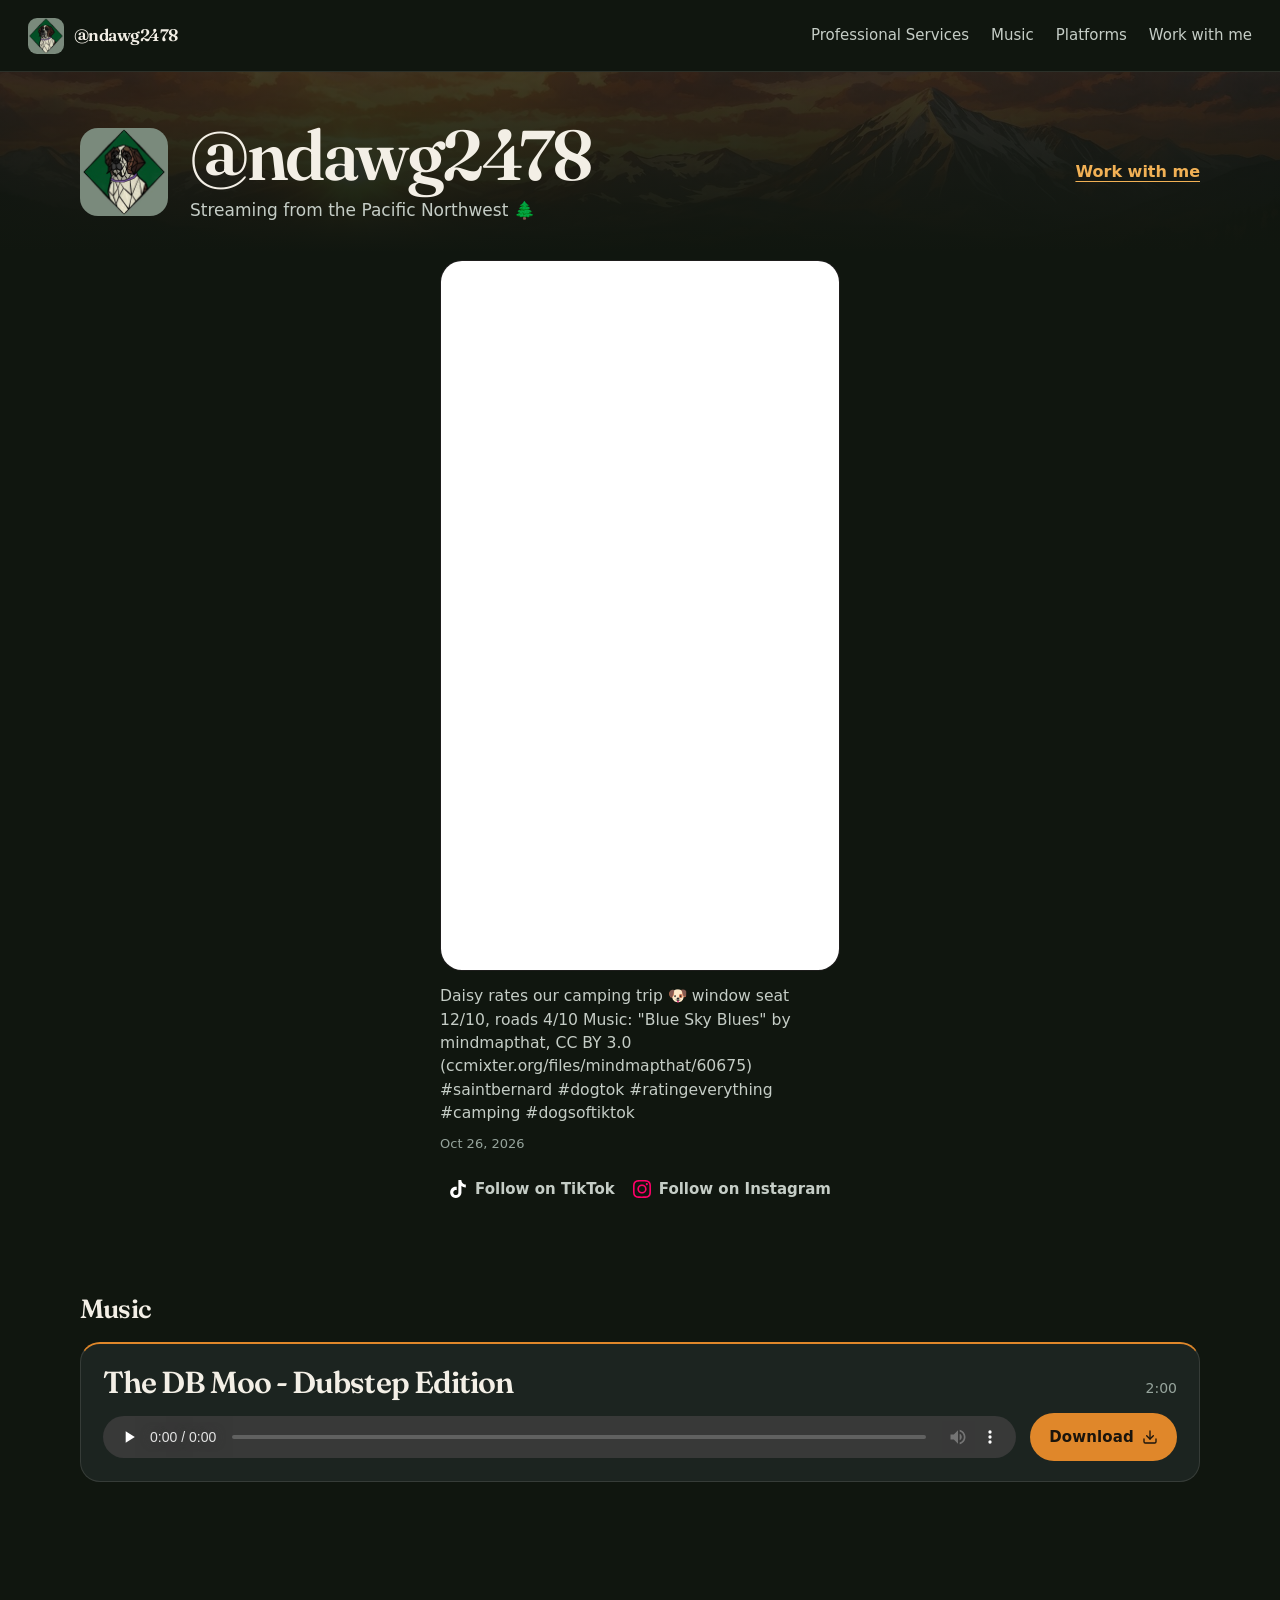
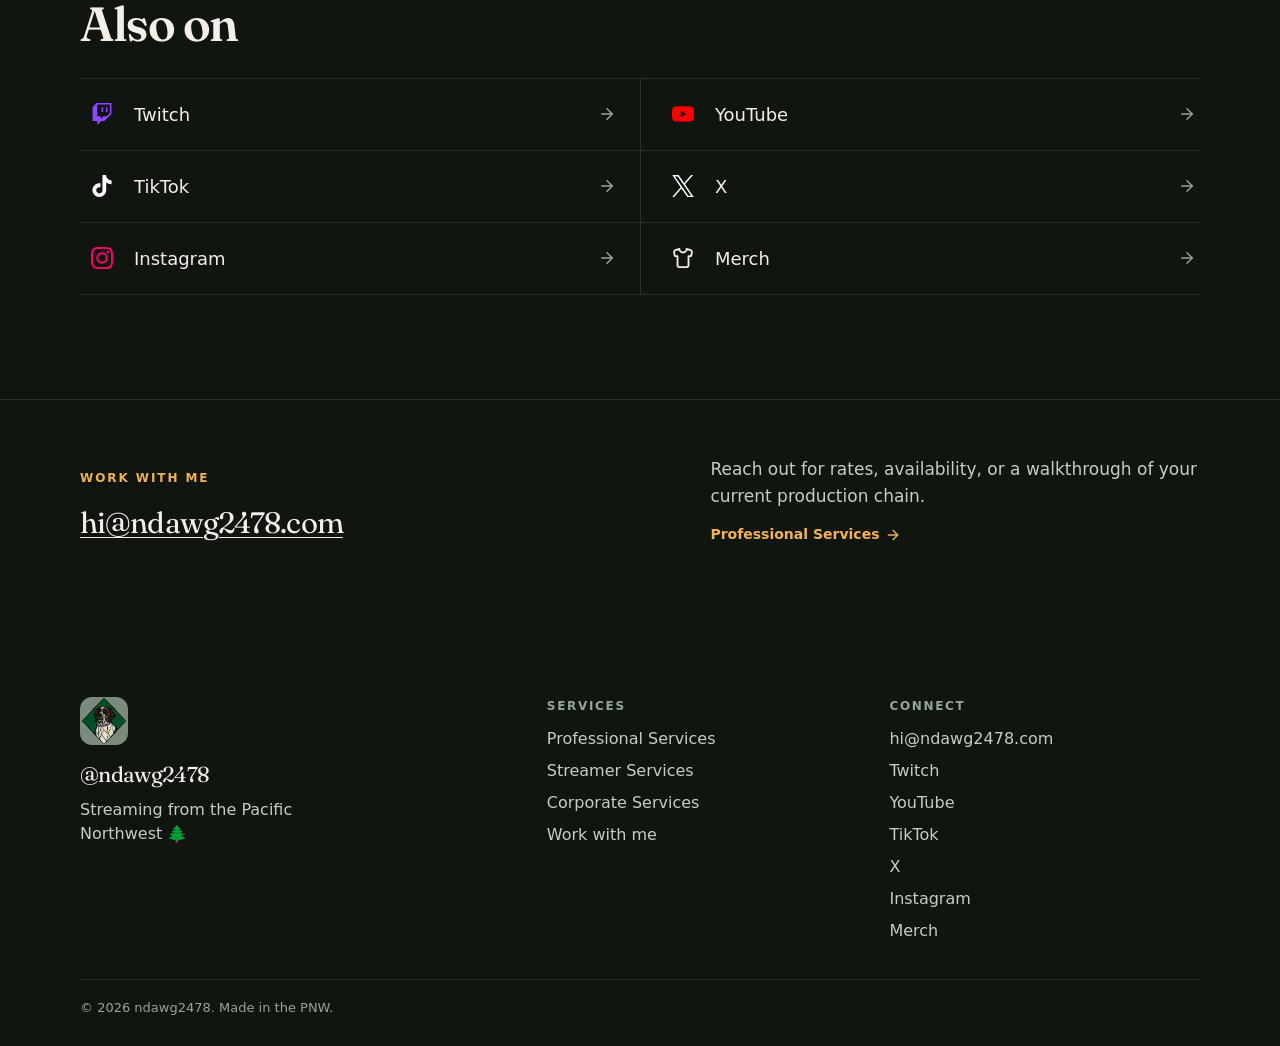
==== commit 5668337d: "Add a homepage download for The DB Moo - Dubstep Edition. The Music section is driven by the music l" ====
--- a/index.html
+++ b/index.html
@@ -33,6 +33,7 @@
     <p class="noscript">@ndawg2478 — Twitch, YouTube, TikTok, Twitter, Instagram, and professional production services.
       <a href="https://www.tiktok.com/@ndawg2478">TikTok</a>
       <a href="https://www.instagram.com/ndawg2478/">Instagram</a>
+      <a href="assets/audio/the-db-moo-dubstep-edition.mp3" download="the-db-moo-dubstep-edition.mp3">The DB Moo - Dubstep Edition</a>
       <a href="mailto:hi@ndawg2478.com?subject=Production%20Inquiry">hi@ndawg2478.com</a>
       <a href="portfolio.html">Professional Services</a>
     </p>
@@ -49,6 +50,7 @@
     </section>
 
     <section id="watch" class="section section-latest" data-role="latest" aria-label="Latest video"></section>
+    <section id="music" class="section section-music" data-role="music" hidden aria-label="Music"></section>
     <section id="platforms" class="section" data-role="platforms" aria-label="Platforms"></section>
     <section id="contact" class="section contact-slim" data-role="home-contact" aria-label="Contact"></section>
   </main>
--- a/styles.css
+++ b/styles.css
@@ -265,7 +265,7 @@
 /* Sections */
 
 .section { padding: 72px 0; }
-#services, #platforms, #contact, #streamer, #corporate, #work, #about, #watch { scroll-margin-top: 96px; }
+#services, #platforms, #contact, #streamer, #corporate, #work, #about, #watch, #music { scroll-margin-top: 96px; }
 
 .section-intro {
   display: flex;
@@ -412,6 +412,40 @@
 .follow-mark { width: 18px; height: 18px; display: inline-flex; }
 .follow-mark .mark,
 .follow-mark .icon-inline { width: 18px; height: 18px; }
+
+.section-music { padding-top: 28px; padding-bottom: 12px; }
+.track-list { list-style: none; display: grid; gap: 14px; margin-top: 18px; }
+.track {
+  display: grid;
+  gap: 14px;
+  min-width: 0;
+  padding: 22px 22px 20px;
+  background: var(--bg-card);
+  border: 1px solid var(--line);
+  border-top: 2px solid var(--sunset);
+  border-radius: 20px;
+}
+.track-heading {
+  display: flex;
+  flex-wrap: wrap;
+  justify-content: space-between;
+  align-items: baseline;
+  gap: 6px 16px;
+}
+.track h3 { font-size: clamp(1.45rem, 2.5vw, 1.9rem); }
+.track-duration {
+  color: var(--faint);
+  font-size: 0.875rem;
+  font-variant-numeric: tabular-nums;
+}
+.track audio {
+  width: 100%;
+  min-width: 0;
+  height: 42px;
+  color-scheme: dark;
+  accent-color: var(--sunset);
+}
+.track-download { width: 100%; }
 
 .section-quiet-title { font-size: 1.65rem; margin-bottom: 4px; }
 
@@ -622,6 +656,10 @@
   }
   .section { padding: 104px 0; }
   .section-latest { padding-top: 8px; padding-bottom: 36px; }
+  .section-music { padding-top: 48px; padding-bottom: 12px; }
+  .track { grid-template-columns: minmax(0, 1fr) auto; align-items: center; }
+  .track-heading { grid-column: 1 / -1; }
+  .track-download { width: auto; }
   .contact-slim { padding-top: 56px; padding-bottom: 96px; }
   .contact-layout { grid-template-columns: 1.3fr 0.7fr; align-items: end; }
   .footer-grid { grid-template-columns: 1.4fr 1fr 1fr; }
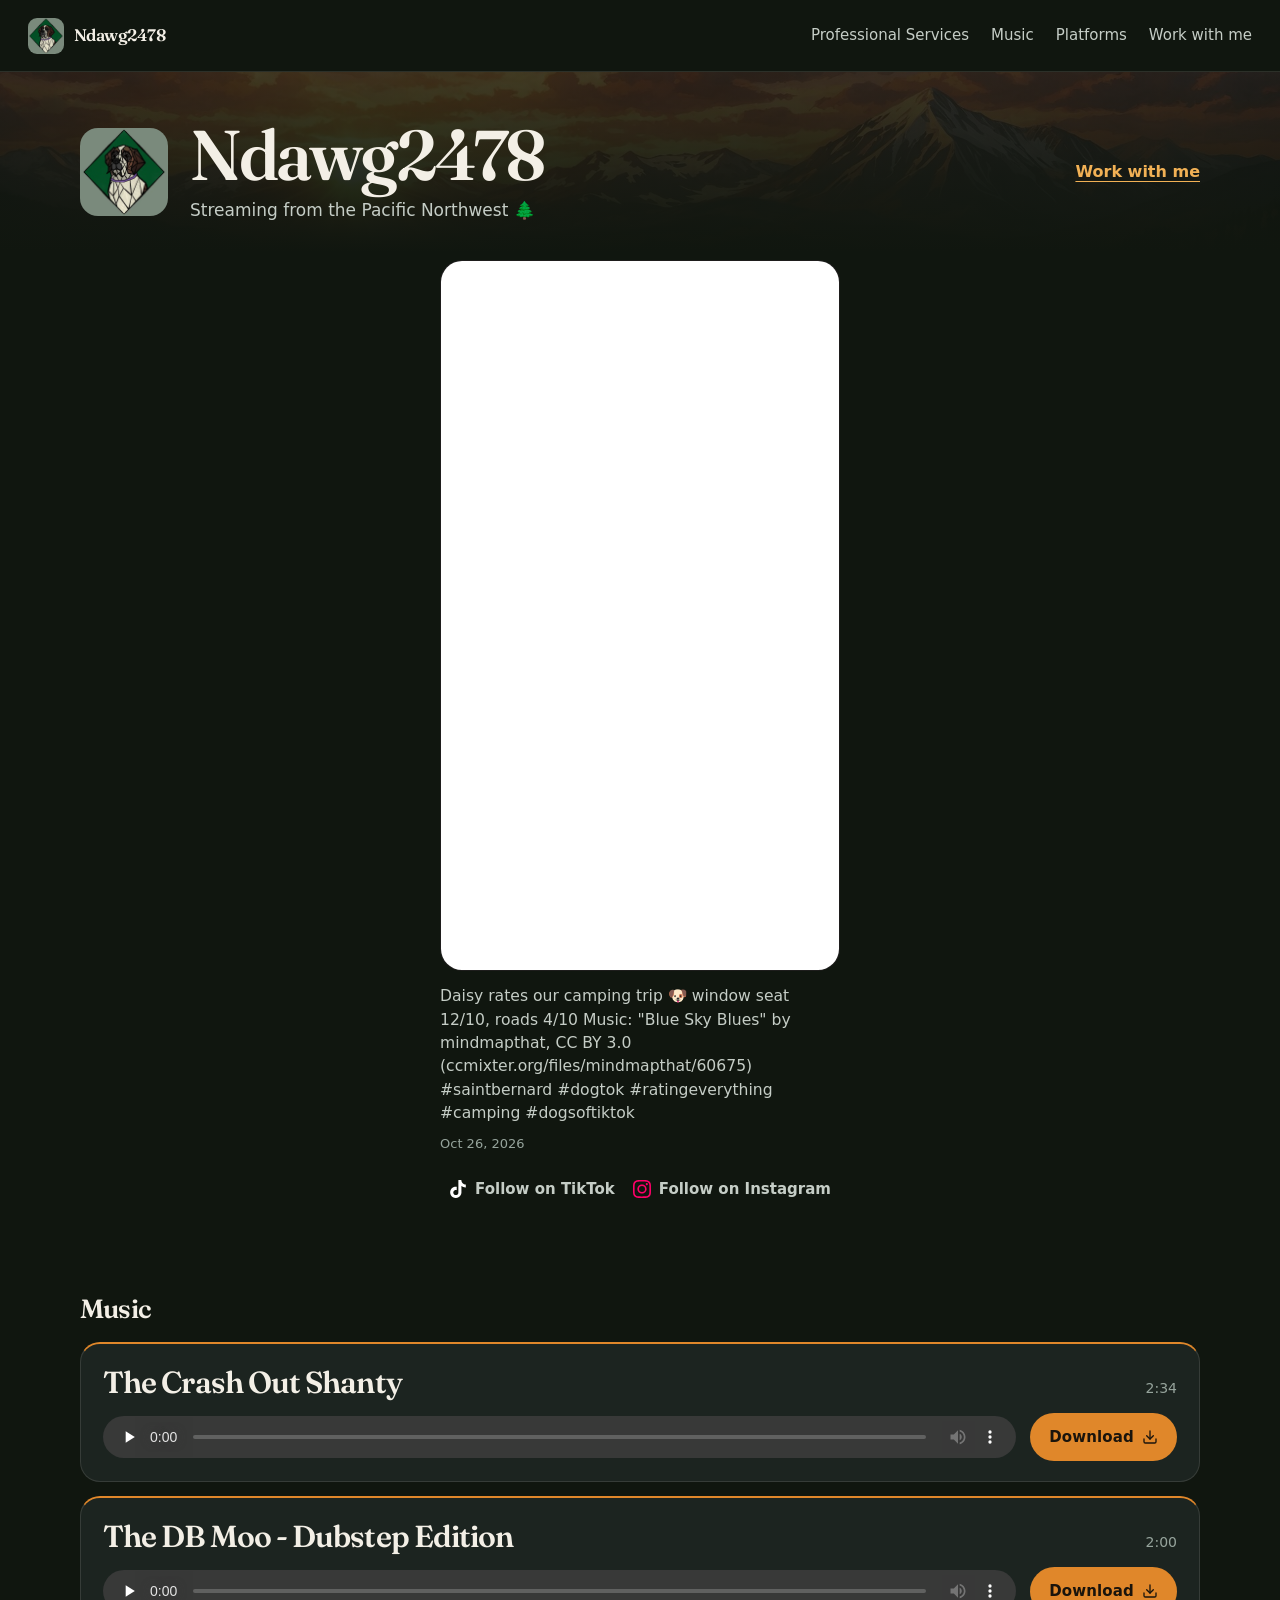
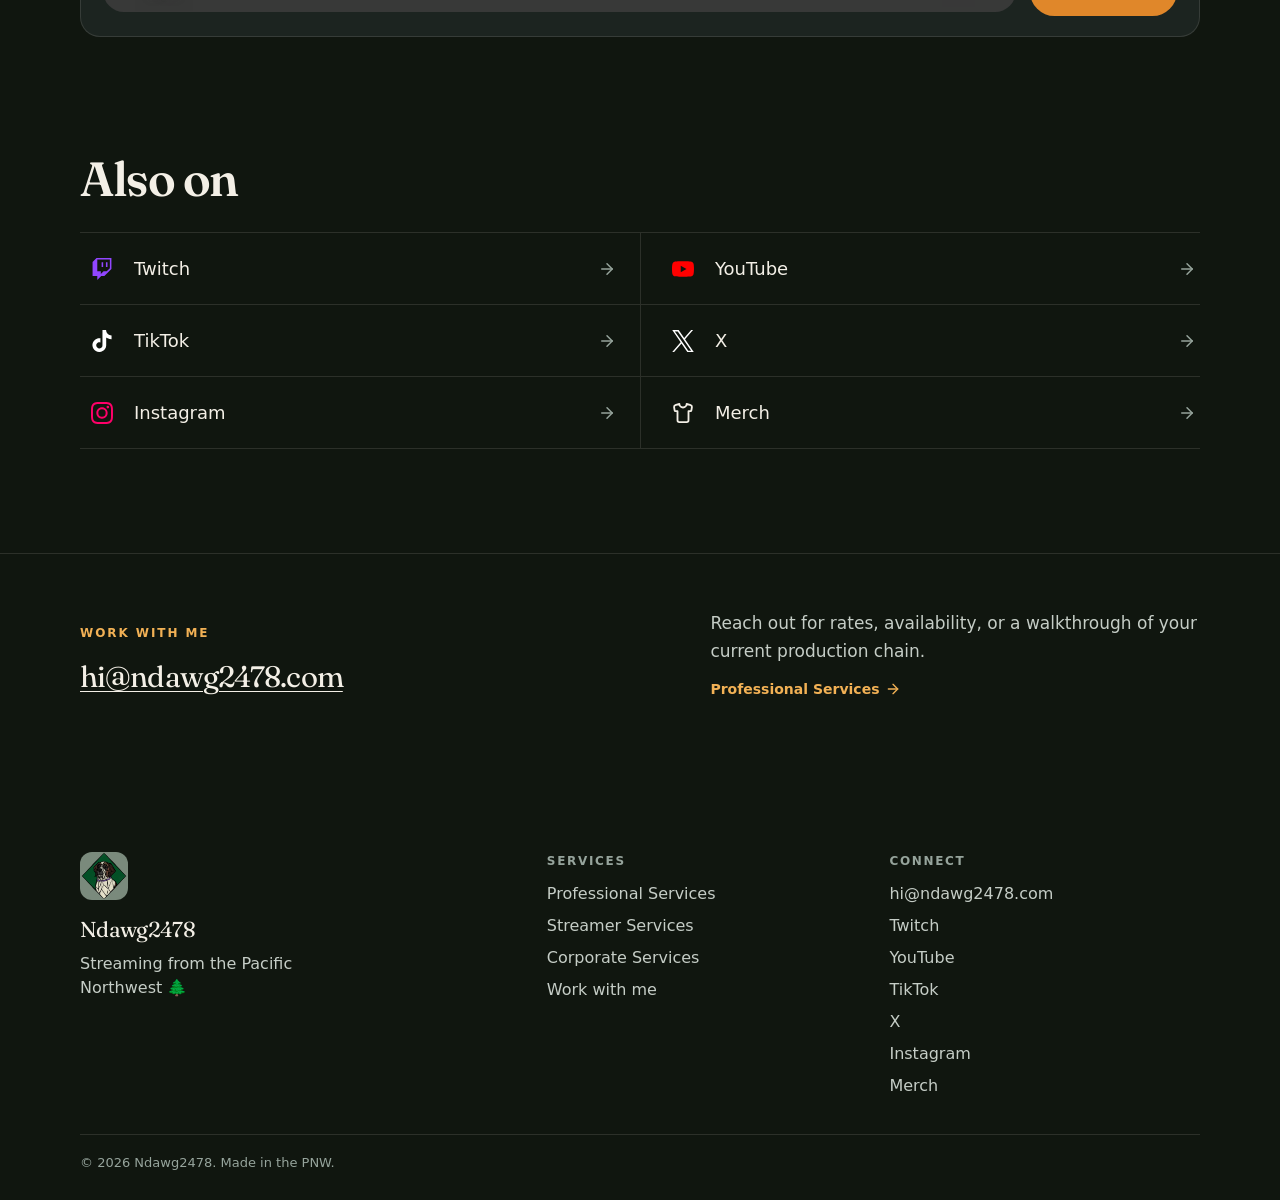
==== commit 1113a94b: "Add The Crash Out Shanty and rename the site brand to Ndawg2478. The homepage music list now leads w" ====
--- a/index.html
+++ b/index.html
@@ -3,23 +3,23 @@
 <head>
   <meta charset="UTF-8">
   <meta name="viewport" content="width=device-width, initial-scale=1.0">
-  <title>@ndawg2478</title>
-  <meta name="description" content="@ndawg2478 — Twitch, YouTube, TikTok, Twitter, Instagram, and professional production services.">
+  <title>Ndawg2478</title>
+  <meta name="description" content="Ndawg2478 — Twitch, YouTube, TikTok, Twitter, Instagram, and professional production services.">
   <meta name="theme-color" content="#10160f">
   <link rel="canonical" href="https://ndawg2478.com/">
   <link rel="icon" href="assets/favicon.png" type="image/png" sizes="32x32">
   <link rel="apple-touch-icon" href="assets/apple-touch.png">
 
   <meta property="og:type" content="website">
-  <meta property="og:site_name" content="ndawg2478">
-  <meta property="og:title" content="@ndawg2478">
-  <meta property="og:description" content="@ndawg2478 — Twitch, YouTube, TikTok, Twitter, Instagram, and professional production services.">
+  <meta property="og:site_name" content="Ndawg2478">
+  <meta property="og:title" content="Ndawg2478">
+  <meta property="og:description" content="Ndawg2478 — Twitch, YouTube, TikTok, Twitter, Instagram, and professional production services.">
   <meta property="og:url" content="https://ndawg2478.com/">
   <meta property="og:image" content="https://ndawg2478.com/assets/banner.jpg">
   <meta property="og:image:alt" content="Sunset over a Pacific Northwest mountain lake">
   <meta name="twitter:card" content="summary_large_image">
-  <meta name="twitter:title" content="@ndawg2478">
-  <meta name="twitter:description" content="@ndawg2478 — Twitch, YouTube, TikTok, Twitter, Instagram, and professional production services.">
+  <meta name="twitter:title" content="Ndawg2478">
+  <meta name="twitter:description" content="Ndawg2478 — Twitch, YouTube, TikTok, Twitter, Instagram, and professional production services.">
   <meta name="twitter:image" content="https://ndawg2478.com/assets/banner.jpg">
 
   <link rel="preconnect" href="https://fonts.googleapis.com">
@@ -30,9 +30,10 @@
 <body class="home" data-page="home">
   <a class="skip-link" href="#content">Skip to content</a>
   <noscript>
-    <p class="noscript">@ndawg2478 — Twitch, YouTube, TikTok, Twitter, Instagram, and professional production services.
+    <p class="noscript">Ndawg2478 — Twitch, YouTube, TikTok, Twitter, Instagram, and professional production services.
       <a href="https://www.tiktok.com/@ndawg2478">TikTok</a>
       <a href="https://www.instagram.com/ndawg2478/">Instagram</a>
+      <a href="assets/audio/the-crash-out-shanty.mp3" download="the-crash-out-shanty.mp3">The Crash Out Shanty</a>
       <a href="assets/audio/the-db-moo-dubstep-edition.mp3" download="the-db-moo-dubstep-edition.mp3">The DB Moo - Dubstep Edition</a>
       <a href="mailto:hi@ndawg2478.com?subject=Production%20Inquiry">hi@ndawg2478.com</a>
       <a href="portfolio.html">Professional Services</a>
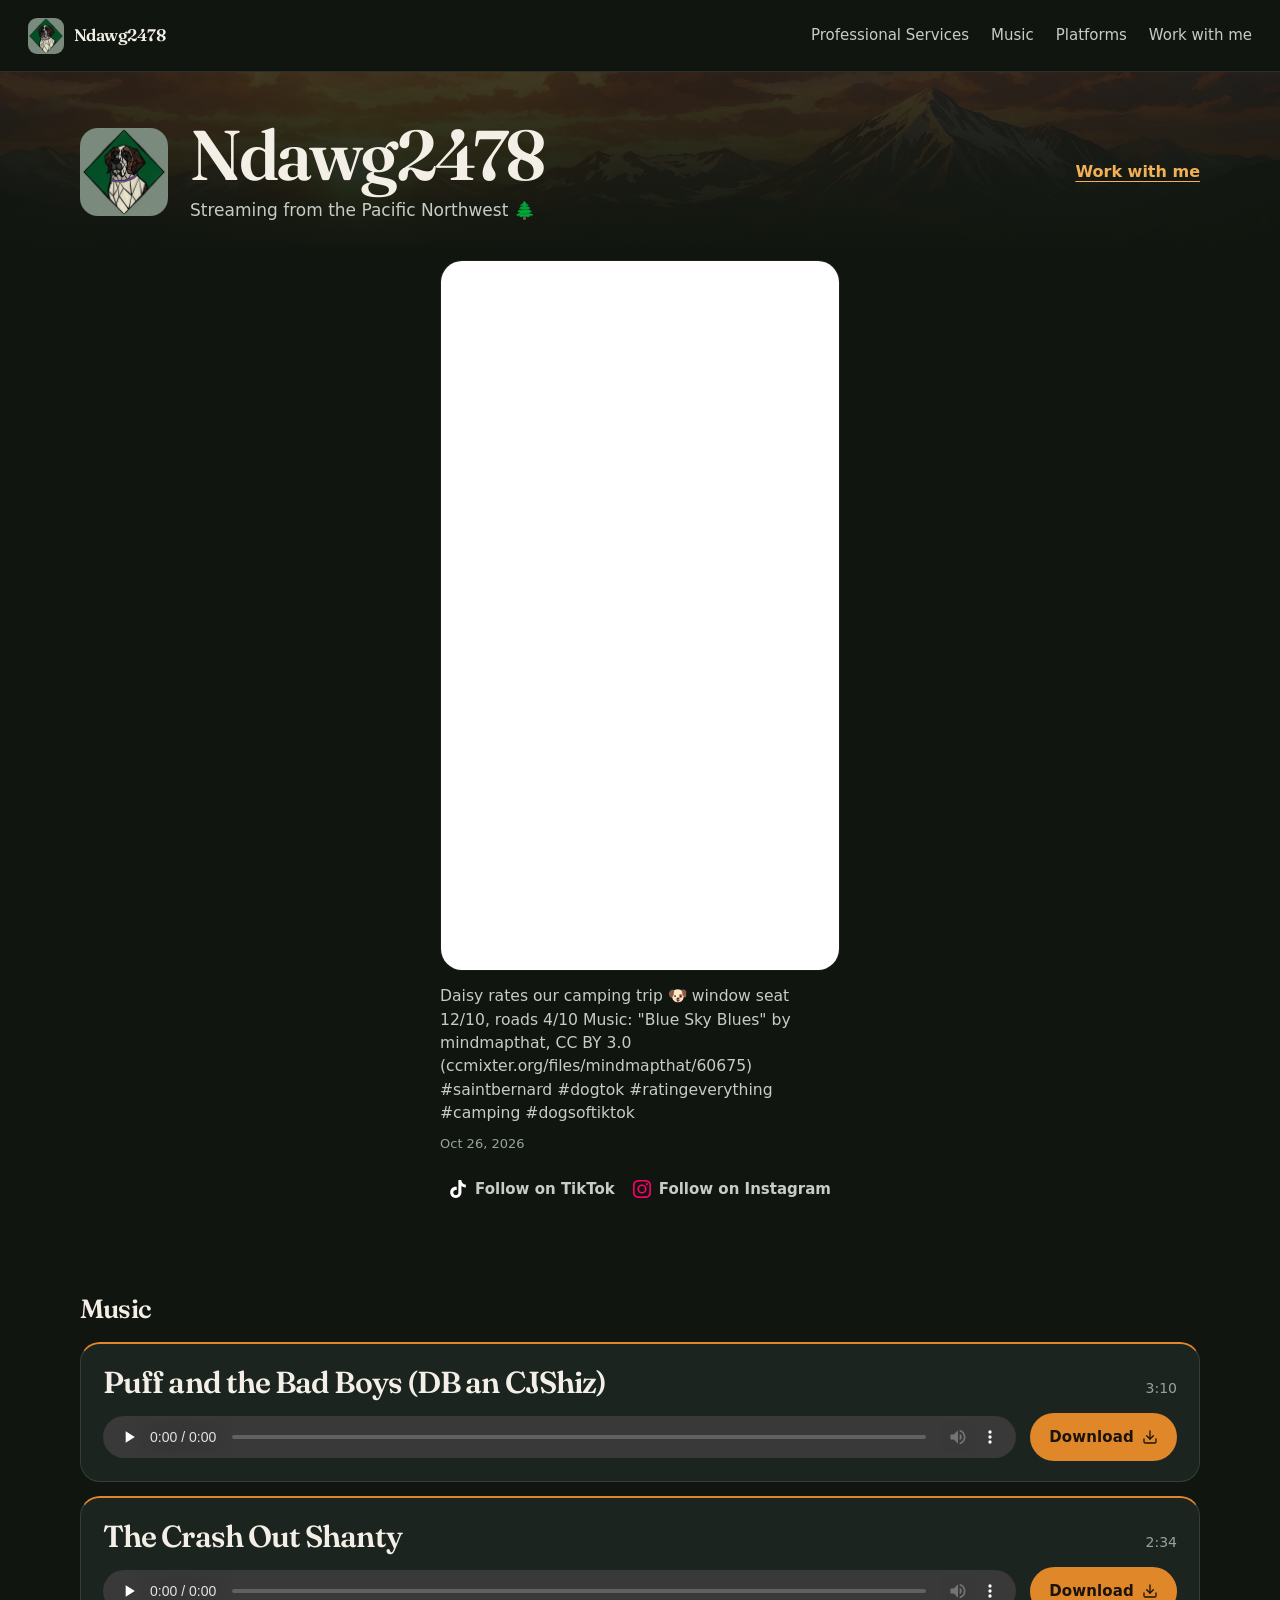
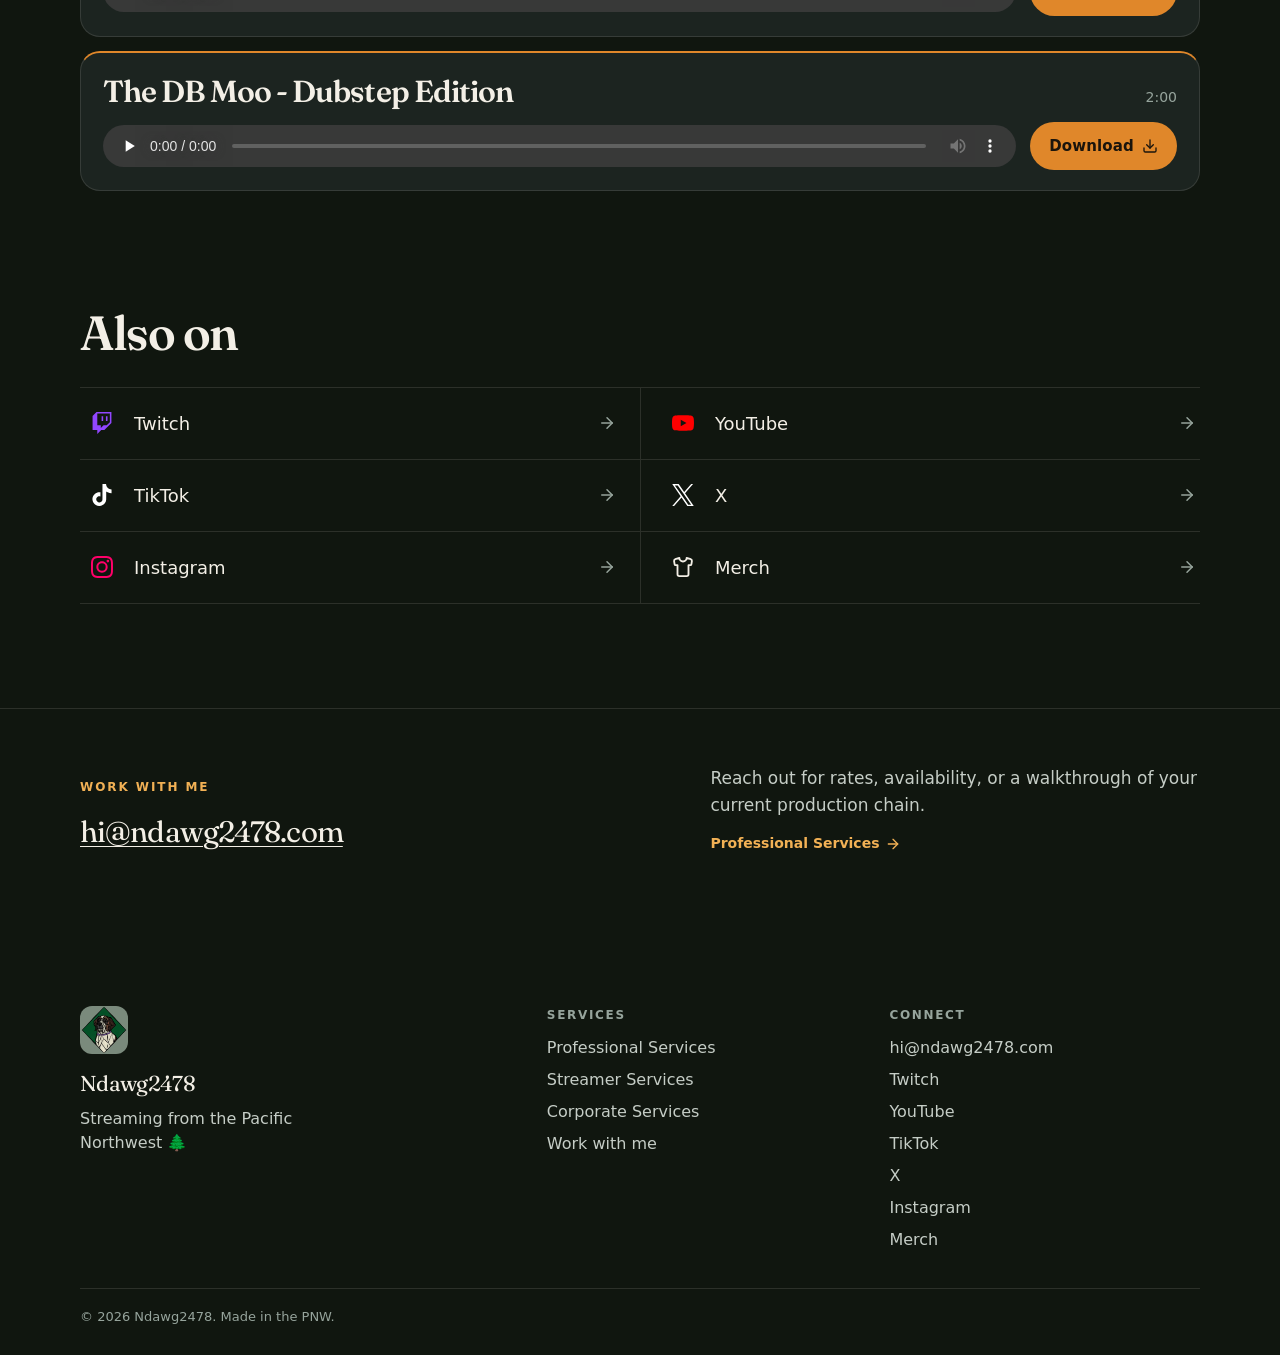
==== commit a81370f2: "Add Puff and the Bad Boys as the newest homepage track. The Music section now lists it first, with a" ====
--- a/index.html
+++ b/index.html
@@ -33,6 +33,7 @@
     <p class="noscript">Ndawg2478 — Twitch, YouTube, TikTok, Twitter, Instagram, and professional production services.
       <a href="https://www.tiktok.com/@ndawg2478">TikTok</a>
       <a href="https://www.instagram.com/ndawg2478/">Instagram</a>
+      <a href="assets/audio/puff-and-the-bad-boys.mp3" download="puff-and-the-bad-boys.mp3">Puff and the Bad Boys (DB an CJShiz)</a>
       <a href="assets/audio/the-crash-out-shanty.mp3" download="the-crash-out-shanty.mp3">The Crash Out Shanty</a>
       <a href="assets/audio/the-db-moo-dubstep-edition.mp3" download="the-db-moo-dubstep-edition.mp3">The DB Moo - Dubstep Edition</a>
       <a href="mailto:hi@ndawg2478.com?subject=Production%20Inquiry">hi@ndawg2478.com</a>
